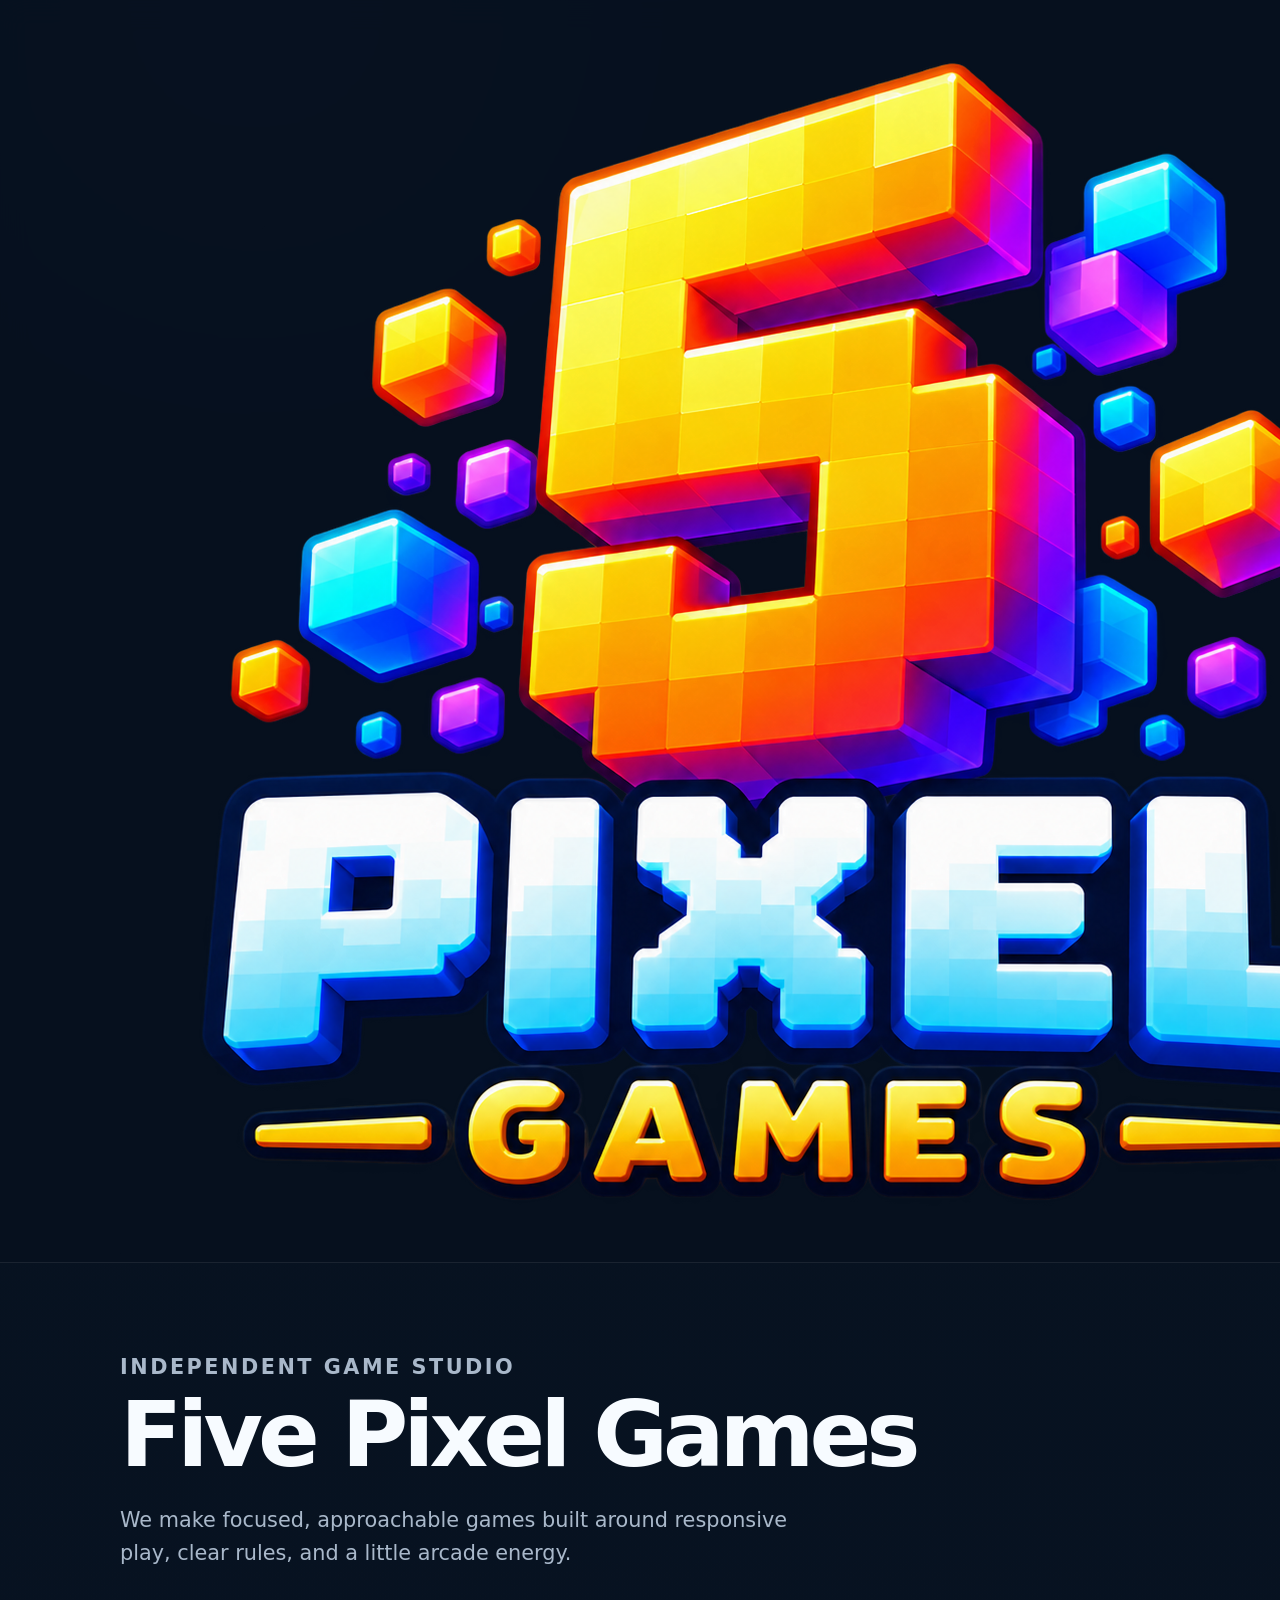
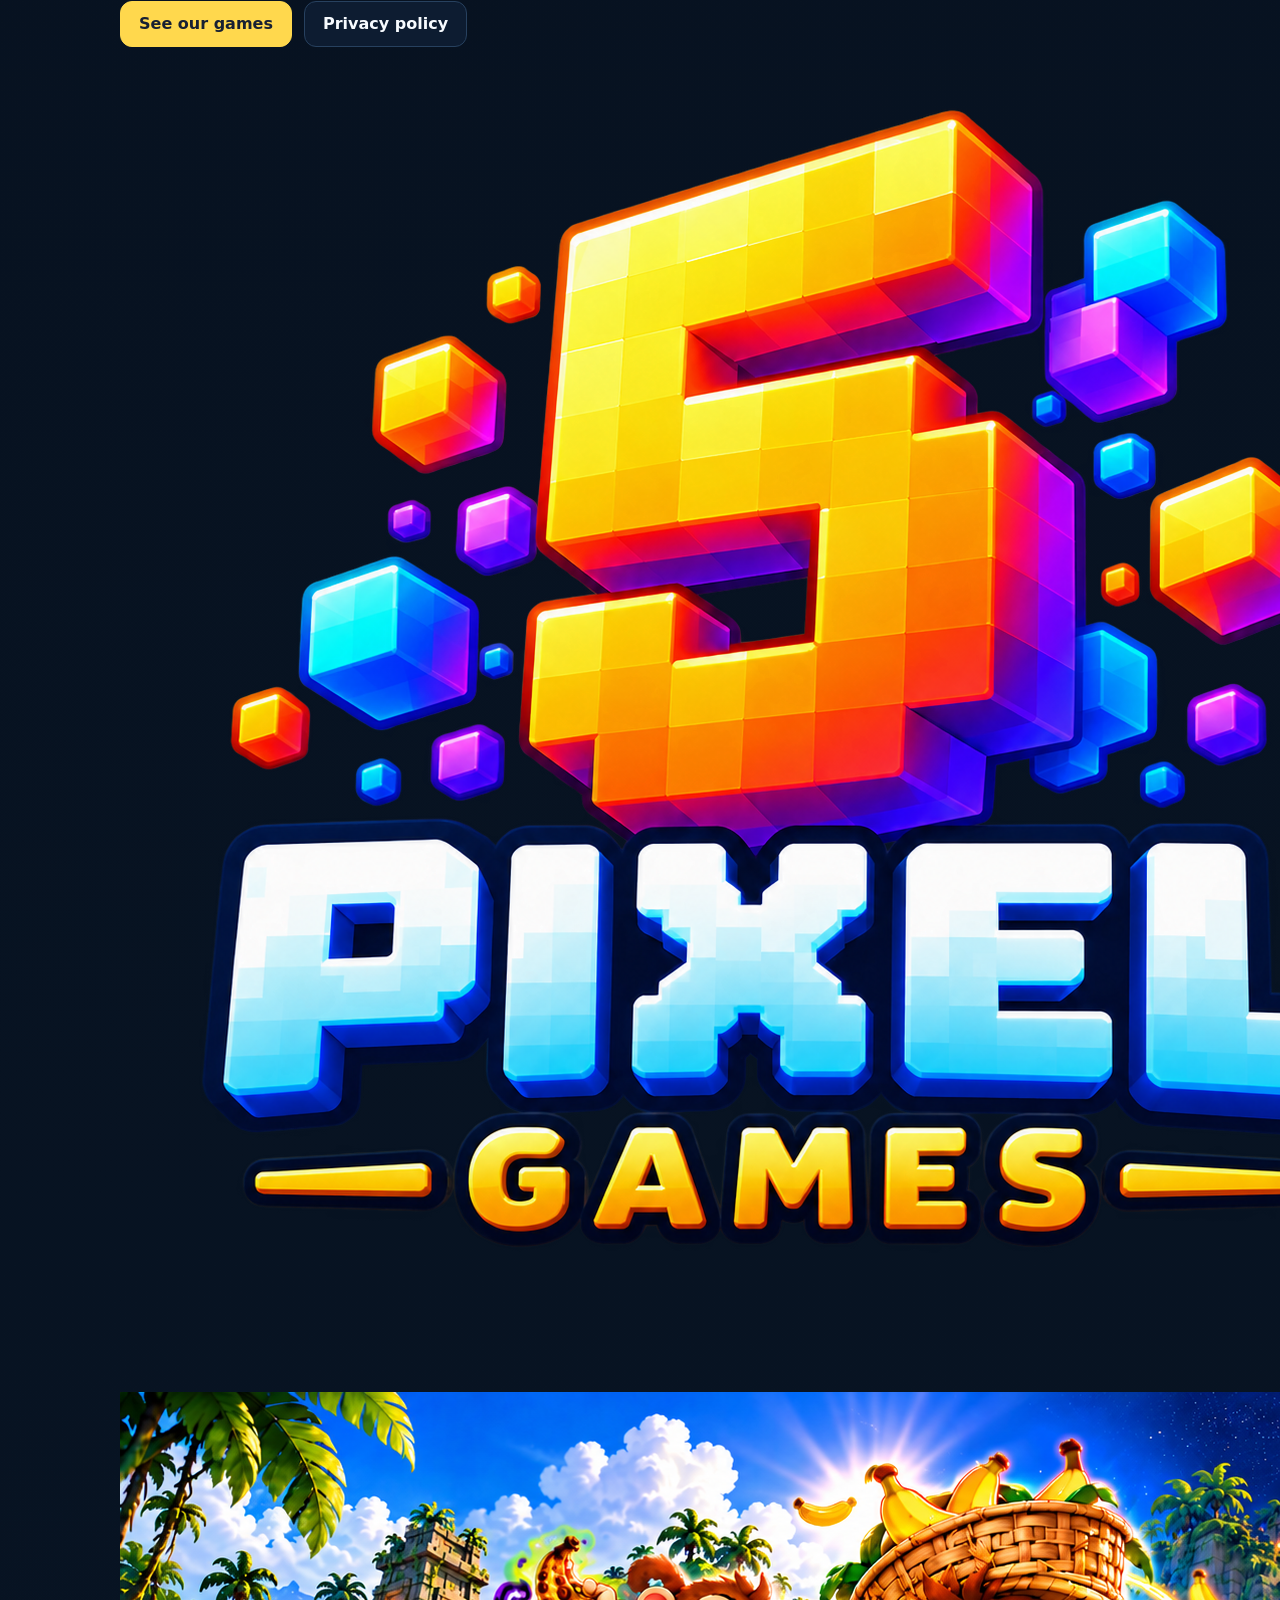
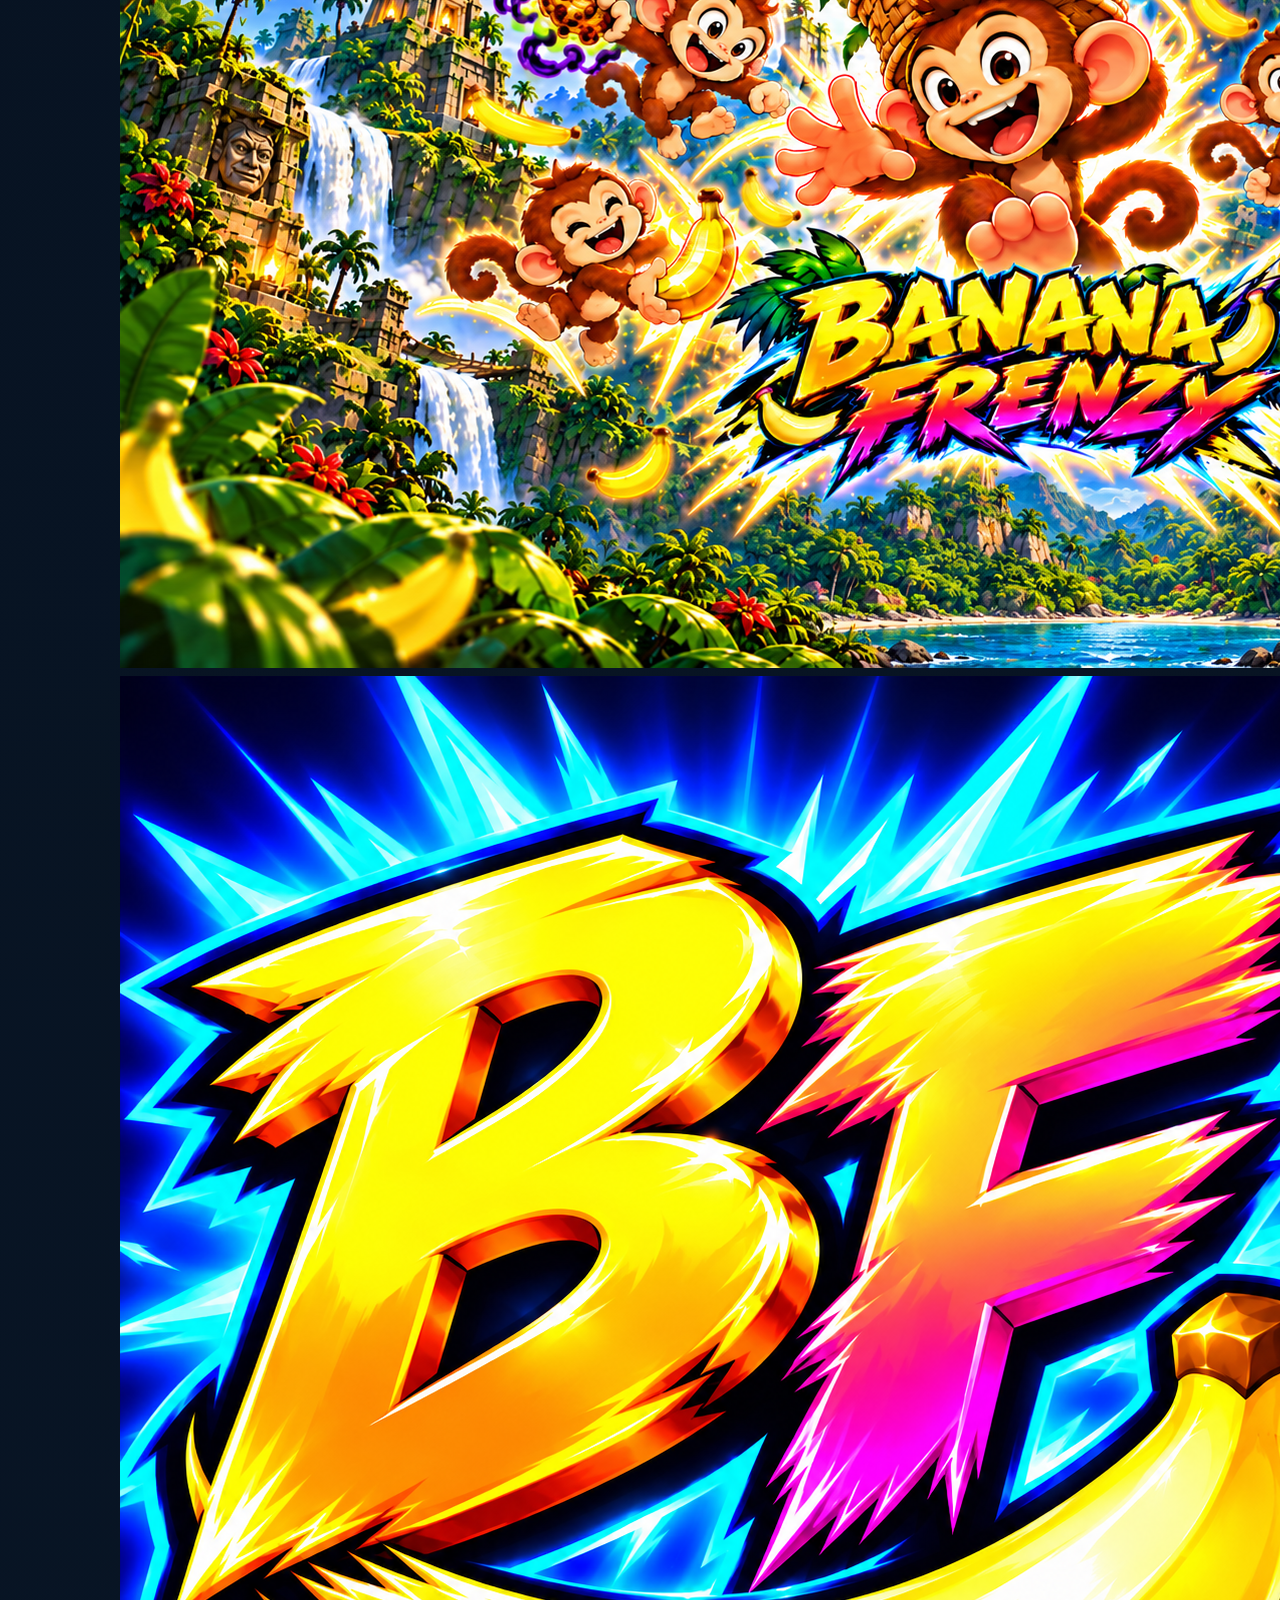
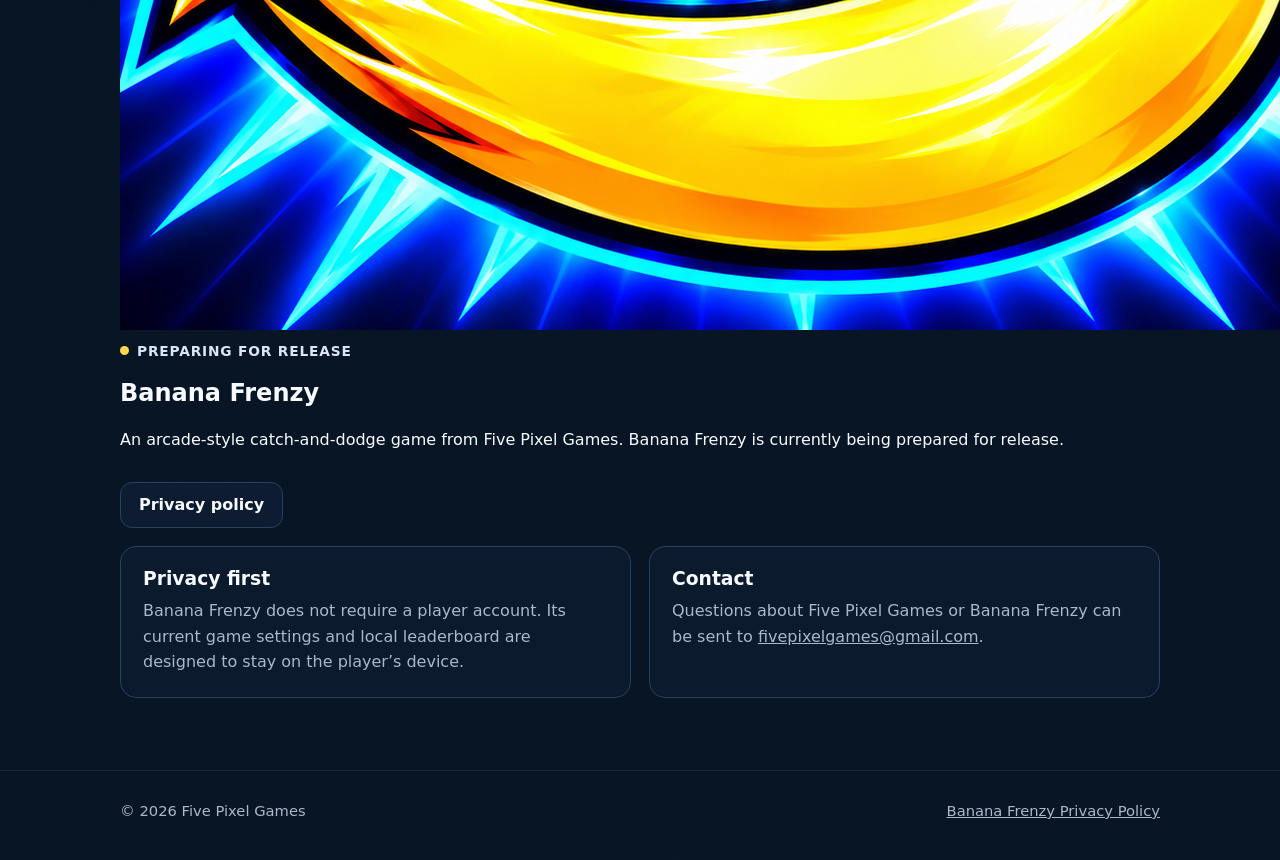
==== index.html @ 8f4702b5 "Add Five Pixel Games and Banana Frenzy artwork to homepage" ====
<!doctype html>
<html lang="en">
<head>
  <meta charset="utf-8">
  <meta name="viewport" content="width=device-width,initial-scale=1">
  <meta name="description" content="Five Pixel Games — independent game studio and home of Banana Frenzy.">
  <title>Five Pixel Games</title>
  <link rel="stylesheet" href="styles.css">
</head>
<body>
  <header class="site-header">
    <div class="wrap nav">
      <a class="brand-mark" href="index.html" aria-label="Five Pixel Games home">
        <img src="5%20pixel%20master%20alpha.png" alt="Five Pixel Games">
      </a>
      <nav class="nav-links" aria-label="Primary">
        <a href="#games">Games</a>
        <a href="privacy-policy.html">Privacy</a>
        <a href="mailto:fivepixelgames@gmail.com">Contact</a>
      </nav>
    </div>
  </header>

  <main>
    <section class="hero">
      <div class="wrap hero-grid">
        <div class="hero-copy">
          <p class="eyebrow">Independent game studio</p>
          <h1>Five Pixel Games</h1>
          <p>We make focused, approachable games built around responsive play, clear rules, and a little arcade energy.</p>
          <div class="actions">
            <a class="button primary" href="#games">See our games</a>
            <a class="button" href="privacy-policy.html">Privacy policy</a>
          </div>
        </div>
        <div class="hero-logo-wrap" aria-hidden="true">
          <img class="hero-logo" src="5%20pixel%20master%20alpha.png" alt="">
        </div>
      </div>
    </section>

    <section class="section" id="games">
      <div class="wrap">
        <article class="game-card">
          <img class="game-banner" src="Banana%20Frenzy%201024x500.png" alt="Banana Frenzy promotional artwork">
          <div class="game-body">
            <img class="game-icon" src="BF%20Icon%20Final.png" alt="Banana Frenzy app icon">
            <div class="game-copy">
              <div class="status">Preparing for release</div>
              <h2>Banana Frenzy</h2>
              <p>An arcade-style catch-and-dodge game from Five Pixel Games. Banana Frenzy is currently being prepared for release.</p>
              <div class="actions compact-actions">
                <a class="button" href="privacy-policy.html">Privacy policy</a>
              </div>
            </div>
          </div>
        </article>

        <div class="grid">
          <div class="mini">
            <h3>Privacy first</h3>
            <p>Banana Frenzy does not require a player account. Its current game settings and local leaderboard are designed to stay on the player’s device.</p>
          </div>
          <div class="mini">
            <h3>Contact</h3>
            <p>Questions about Five Pixel Games or Banana Frenzy can be sent to <a href="mailto:fivepixelgames@gmail.com">fivepixelgames@gmail.com</a>.</p>
          </div>
        </div>
      </div>
    </section>
  </main>

  <footer>
    <div class="wrap footer-row">
      <span>© 2026 Five Pixel Games</span>
      <span><a href="privacy-policy.html">Banana Frenzy Privacy Policy</a></span>
    </div>
  </footer>
</body>
</html>
---- styles.css ----
:root{
  --bg:#07111f;
  --panel:#0d1c31;
  --panel-2:#102844;
  --text:#f7fbff;
  --muted:#a9b8ca;
  --line:#27415f;
  --accent:#ffd84d;
  --accent-2:#69d4ff;
  --max:1040px;
}
*{box-sizing:border-box}
html{scroll-behavior:smooth}
body{
  margin:0;
  font-family:Inter,ui-sans-serif,system-ui,-apple-system,BlinkMacSystemFont,"Segoe UI",sans-serif;
  background:
    radial-gradient(circle at 20% 0%,rgba(105,212,255,.10),transparent 34rem),
    linear-gradient(180deg,#07111f 0%,#081525 100%);
  color:var(--text);
  line-height:1.6;
}
a{color:inherit}
.wrap{width:min(calc(100% - 32px),var(--max));margin:0 auto}
.site-header{
  position:sticky;top:0;z-index:10;
  border-bottom:1px solid rgba(255,255,255,.08);
  background:rgba(7,17,31,.92);
  backdrop-filter:blur(14px);
}
.nav{display:flex;align-items:center;justify-content:space-between;gap:20px;min-height:72px}
.brand{
  text-decoration:none;font-weight:900;letter-spacing:.08em;text-transform:uppercase;
}
.brand span{color:var(--accent)}
.nav-links{display:flex;gap:20px;align-items:center;flex-wrap:wrap}
.nav-links a{color:var(--muted);text-decoration:none;font-weight:700;font-size:.95rem}
.nav-links a:hover,.nav-links a:focus-visible{color:var(--text)}
.hero{padding:88px 0 56px}
.eyebrow{
  margin:0 0 14px;color:var(--accent-2);font-weight:800;letter-spacing:.12em;
  text-transform:uppercase;font-size:.8rem;
}
h1,h2,h3{line-height:1.12;margin-top:0}
h1{font-size:clamp(2.6rem,8vw,5.7rem);letter-spacing:-.055em;margin-bottom:18px}
.hero p{max-width:700px;color:var(--muted);font-size:clamp(1.05rem,2.4vw,1.3rem);margin:0}
.actions{display:flex;gap:12px;flex-wrap:wrap;margin-top:30px}
.button{
  display:inline-flex;align-items:center;justify-content:center;min-height:46px;padding:0 18px;
  border:1px solid var(--line);border-radius:12px;text-decoration:none;font-weight:850;
  background:var(--panel);color:var(--text);
}
.button.primary{background:var(--accent);border-color:var(--accent);color:#172033}
.button:hover,.button:focus-visible{transform:translateY(-1px)}
.section{padding:28px 0 72px}
.card{
  border:1px solid var(--line);border-radius:20px;
  background:linear-gradient(180deg,rgba(16,40,68,.92),rgba(13,28,49,.92));
  padding:clamp(22px,4vw,36px);
}
.card h2{font-size:clamp(1.8rem,4vw,2.5rem);margin-bottom:10px}
.card p{color:var(--muted);margin-bottom:0}
.status{
  display:inline-flex;align-items:center;gap:8px;margin-bottom:18px;
  color:#d7e7f7;font-weight:800;font-size:.86rem;letter-spacing:.06em;text-transform:uppercase;
}
.status::before{content:"";width:9px;height:9px;border-radius:50%;background:var(--accent)}
.grid{display:grid;grid-template-columns:repeat(2,minmax(0,1fr));gap:18px;margin-top:18px}
.mini{border:1px solid var(--line);border-radius:16px;padding:22px;background:rgba(13,28,49,.72)}
.mini h3{margin-bottom:8px}
.mini p{margin:0;color:var(--muted)}
.prose{padding:62px 0 80px}
.prose article{max-width:820px}
.prose h1{font-size:clamp(2.2rem,6vw,4rem);margin-bottom:12px}
.prose h2{font-size:1.45rem;margin-top:34px;margin-bottom:10px}
.prose p,.prose li{color:#c3cfdd}
.prose ul{padding-left:1.25rem}
.meta{color:var(--muted);margin-bottom:34px}
.callout{
  border-left:4px solid var(--accent-2);background:rgba(105,212,255,.08);
  border-radius:10px;padding:14px 16px;margin:24px 0;
}
footer{border-top:1px solid rgba(255,255,255,.08);padding:28px 0 38px;color:var(--muted);font-size:.92rem}
.footer-row{display:flex;justify-content:space-between;gap:18px;flex-wrap:wrap}
.footer-row a{color:var(--muted)}
@media(max-width:700px){
  .nav{align-items:flex-start;padding:16px 0}
  .nav-links{justify-content:flex-end}
  .hero{padding-top:62px}
  .grid{grid-template-columns:1fr}
}
@media(prefers-reduced-motion:no-preference){
  .button{transition:transform .15s ease}
}
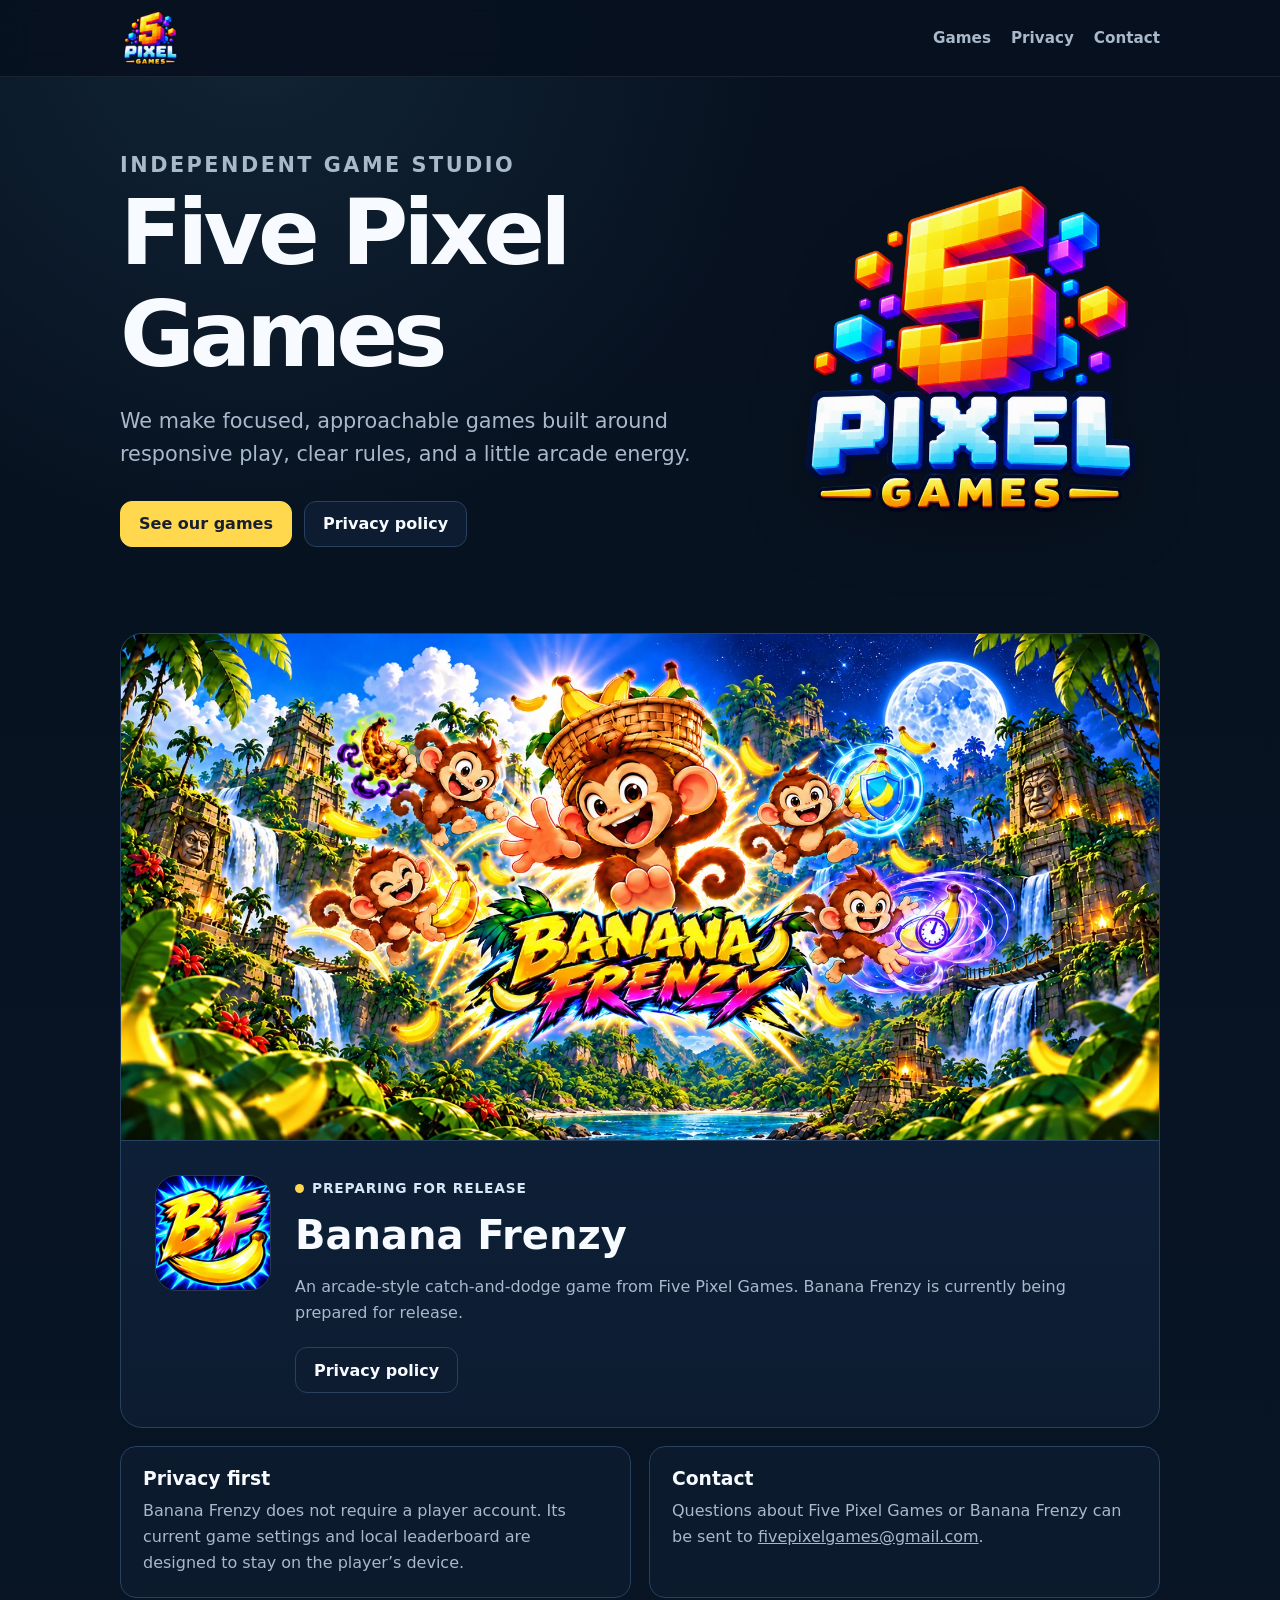
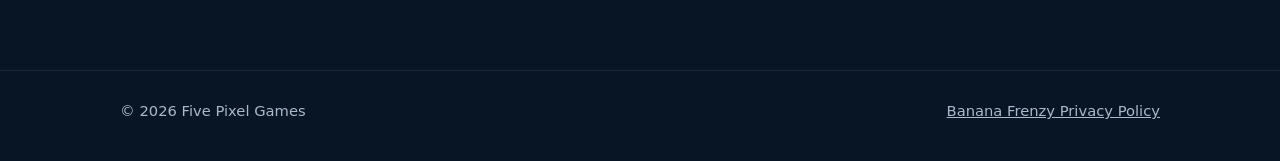
==== commit 754f8171: "Use optimized WebP assets on homepage" ====
--- a/index.html
+++ b/index.html
@@ -11,7 +11,7 @@
   <header class="site-header">
     <div class="wrap nav">
       <a class="brand-mark" href="index.html" aria-label="Five Pixel Games home">
-        <img src="5%20pixel%20master%20alpha.png" alt="Five Pixel Games">
+        <img src="5%20pixel%20master%20alpha.webp" alt="Five Pixel Games">
       </a>
       <nav class="nav-links" aria-label="Primary">
         <a href="#games">Games</a>
@@ -34,7 +34,7 @@
           </div>
         </div>
         <div class="hero-logo-wrap" aria-hidden="true">
-          <img class="hero-logo" src="5%20pixel%20master%20alpha.png" alt="">
+          <img class="hero-logo" src="5%20pixel%20master%20alpha.webp" alt="">
         </div>
       </div>
     </section>
@@ -42,9 +42,9 @@
     <section class="section" id="games">
       <div class="wrap">
         <article class="game-card">
-          <img class="game-banner" src="Banana%20Frenzy%201024x500.png" alt="Banana Frenzy promotional artwork">
+          <img class="game-banner" src="Banana%20Frenzy%201024x500.webp" alt="Banana Frenzy promotional artwork">
           <div class="game-body">
-            <img class="game-icon" src="BF%20Icon%20Final.png" alt="Banana Frenzy app icon">
+            <img class="game-icon" src="BF%20Icon%20Final.webp" alt="Banana Frenzy app icon">
             <div class="game-copy">
               <div class="status">Preparing for release</div>
               <h2>Banana Frenzy</h2>
--- a/styles.css
+++ b/styles.css
@@ -20,6 +20,7 @@
   color:var(--text);
   line-height:1.6;
 }
+img{display:block;max-width:100%}
 a{color:inherit}
 .wrap{width:min(calc(100% - 32px),var(--max));margin:0 auto}
 .site-header{
@@ -28,15 +29,24 @@
   background:rgba(7,17,31,.92);
   backdrop-filter:blur(14px);
 }
-.nav{display:flex;align-items:center;justify-content:space-between;gap:20px;min-height:72px}
-.brand{
-  text-decoration:none;font-weight:900;letter-spacing:.08em;text-transform:uppercase;
+.nav{display:flex;align-items:center;justify-content:space-between;gap:20px;min-height:76px}
+.brand-mark{
+  display:flex;align-items:center;text-decoration:none;min-width:56px;
 }
-.brand span{color:var(--accent)}
+.brand-mark img{
+  width:58px;height:58px;object-fit:contain;
+}
 .nav-links{display:flex;gap:20px;align-items:center;flex-wrap:wrap}
 .nav-links a{color:var(--muted);text-decoration:none;font-weight:700;font-size:.95rem}
 .nav-links a:hover,.nav-links a:focus-visible{color:var(--text)}
-.hero{padding:88px 0 56px}
+.hero{padding:72px 0 58px}
+.hero-grid{
+  display:grid;grid-template-columns:minmax(0,1.2fr) minmax(220px,.8fr);
+  gap:48px;align-items:center;
+}
+.hero-copy{min-width:0}
+.hero-logo-wrap{display:flex;justify-content:center;align-items:center}
+.hero-logo{width:min(100%,360px);filter:drop-shadow(0 20px 32px rgba(0,0,0,.24))}
 .eyebrow{
   margin:0 0 14px;color:var(--accent-2);font-weight:800;letter-spacing:.12em;
   text-transform:uppercase;font-size:.8rem;
@@ -45,6 +55,7 @@
 h1{font-size:clamp(2.6rem,8vw,5.7rem);letter-spacing:-.055em;margin-bottom:18px}
 .hero p{max-width:700px;color:var(--muted);font-size:clamp(1.05rem,2.4vw,1.3rem);margin:0}
 .actions{display:flex;gap:12px;flex-wrap:wrap;margin-top:30px}
+.compact-actions{margin-top:22px}
 .button{
   display:inline-flex;align-items:center;justify-content:center;min-height:46px;padding:0 18px;
   border:1px solid var(--line);border-radius:12px;text-decoration:none;font-weight:850;
@@ -53,15 +64,26 @@
 .button.primary{background:var(--accent);border-color:var(--accent);color:#172033}
 .button:hover,.button:focus-visible{transform:translateY(-1px)}
 .section{padding:28px 0 72px}
-.card{
-  border:1px solid var(--line);border-radius:20px;
-  background:linear-gradient(180deg,rgba(16,40,68,.92),rgba(13,28,49,.92));
-  padding:clamp(22px,4vw,36px);
+.game-card{
+  overflow:hidden;border:1px solid var(--line);border-radius:22px;
+  background:linear-gradient(180deg,rgba(16,40,68,.95),rgba(13,28,49,.95));
 }
-.card h2{font-size:clamp(1.8rem,4vw,2.5rem);margin-bottom:10px}
-.card p{color:var(--muted);margin-bottom:0}
+.game-banner{
+  width:100%;aspect-ratio:1024/500;object-fit:cover;
+  border-bottom:1px solid var(--line);
+}
+.game-body{
+  display:grid;grid-template-columns:116px minmax(0,1fr);gap:24px;align-items:start;
+  padding:clamp(22px,4vw,34px);
+}
+.game-icon{
+  width:116px;height:116px;border-radius:22px;object-fit:cover;
+  border:1px solid rgba(255,255,255,.12);
+}
+.game-copy h2{font-size:clamp(1.8rem,4vw,2.5rem);margin-bottom:10px}
+.game-copy p{color:var(--muted);margin-bottom:0}
 .status{
-  display:inline-flex;align-items:center;gap:8px;margin-bottom:18px;
+  display:inline-flex;align-items:center;gap:8px;margin-bottom:14px;
   color:#d7e7f7;font-weight:800;font-size:.86rem;letter-spacing:.06em;text-transform:uppercase;
 }
 .status::before{content:"";width:9px;height:9px;border-radius:50%;background:var(--accent)}
@@ -83,11 +105,24 @@
 footer{border-top:1px solid rgba(255,255,255,.08);padding:28px 0 38px;color:var(--muted);font-size:.92rem}
 .footer-row{display:flex;justify-content:space-between;gap:18px;flex-wrap:wrap}
 .footer-row a{color:var(--muted)}
-@media(max-width:700px){
-  .nav{align-items:flex-start;padding:16px 0}
-  .nav-links{justify-content:flex-end}
-  .hero{padding-top:62px}
+@media(max-width:760px){
+  .nav{padding:10px 0}
+  .nav-links{justify-content:flex-end;gap:14px}
+  .brand-mark img{width:52px;height:52px}
+  .hero{padding-top:48px}
+  .hero-grid{grid-template-columns:1fr;gap:26px}
+  .hero-logo-wrap{order:-1}
+  .hero-logo{width:min(72vw,300px)}
+  .game-body{grid-template-columns:82px minmax(0,1fr);gap:16px}
+  .game-icon{width:82px;height:82px;border-radius:18px}
   .grid{grid-template-columns:1fr}
+}
+@media(max-width:480px){
+  .nav{align-items:center}
+  .nav-links{gap:10px}
+  .nav-links a{font-size:.86rem}
+  .game-body{grid-template-columns:1fr}
+  .game-icon{width:88px;height:88px}
 }
 @media(prefers-reduced-motion:no-preference){
   .button{transition:transform .15s ease}
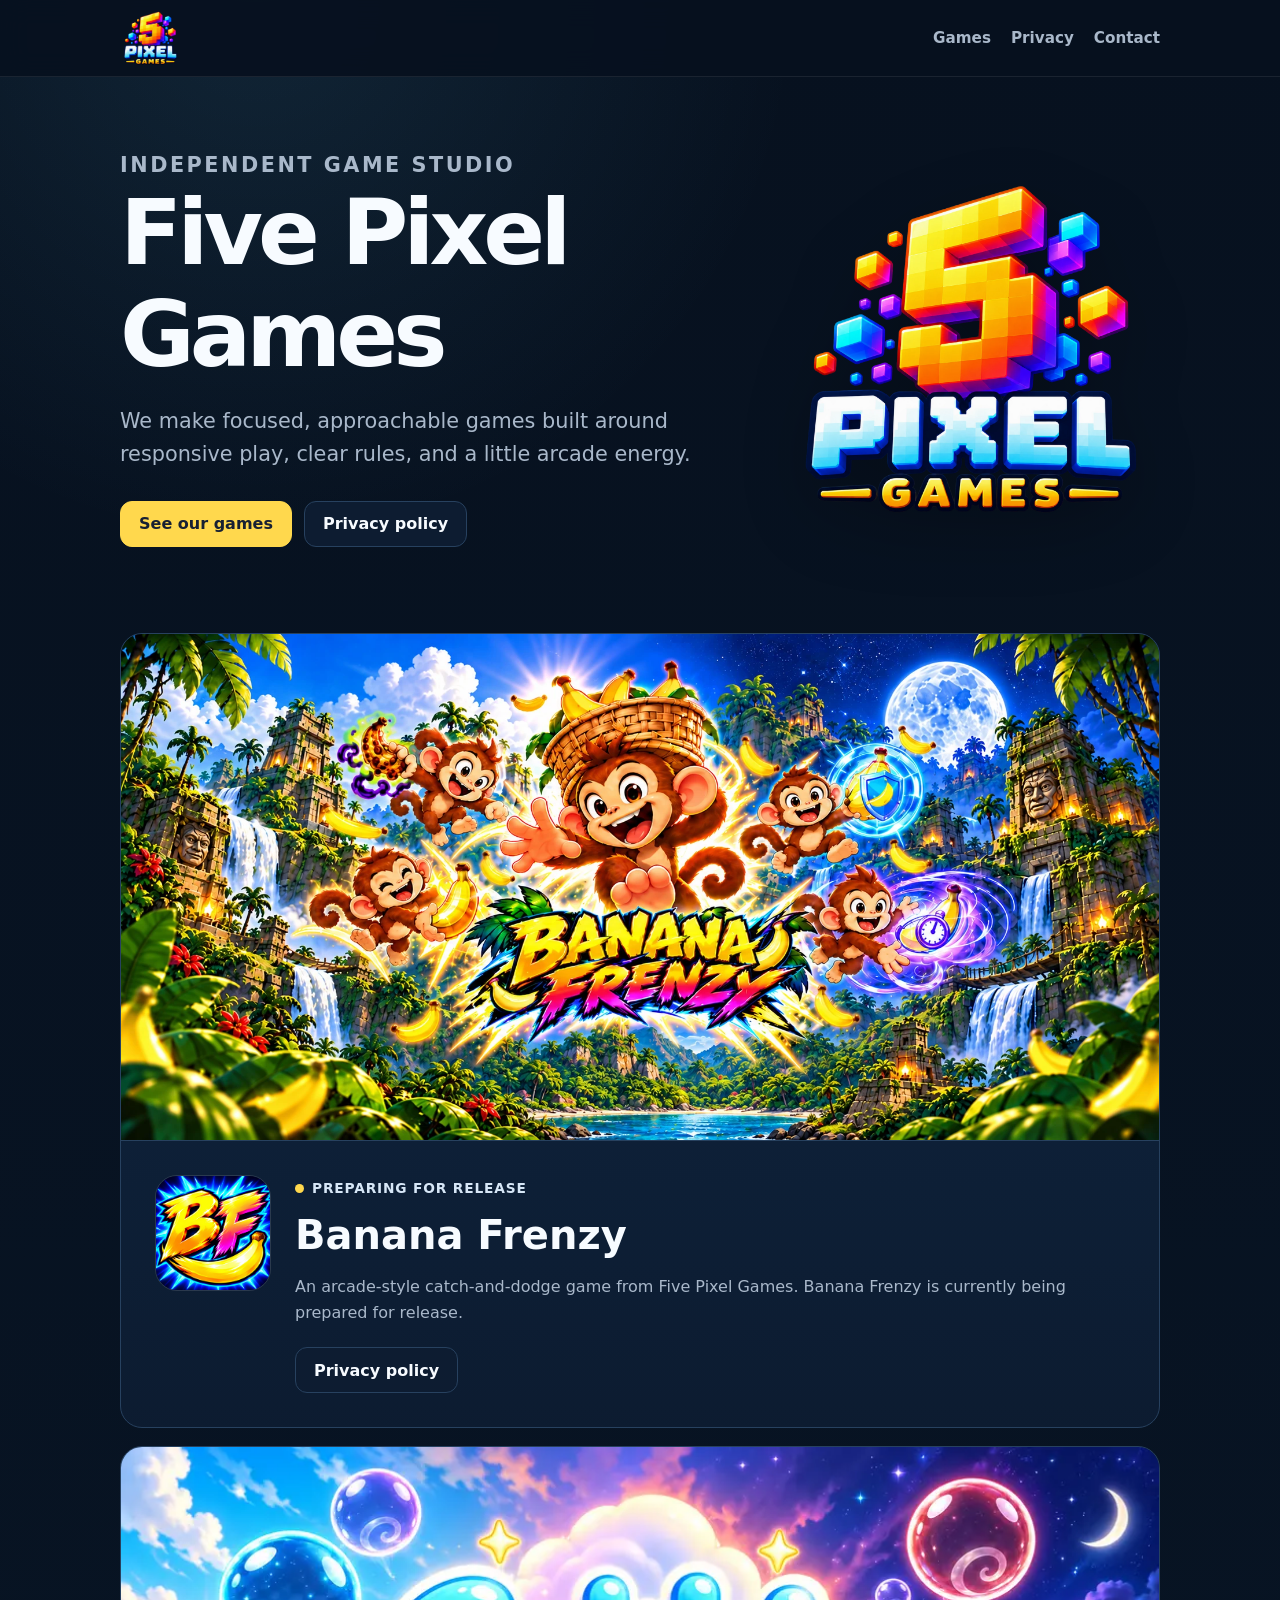
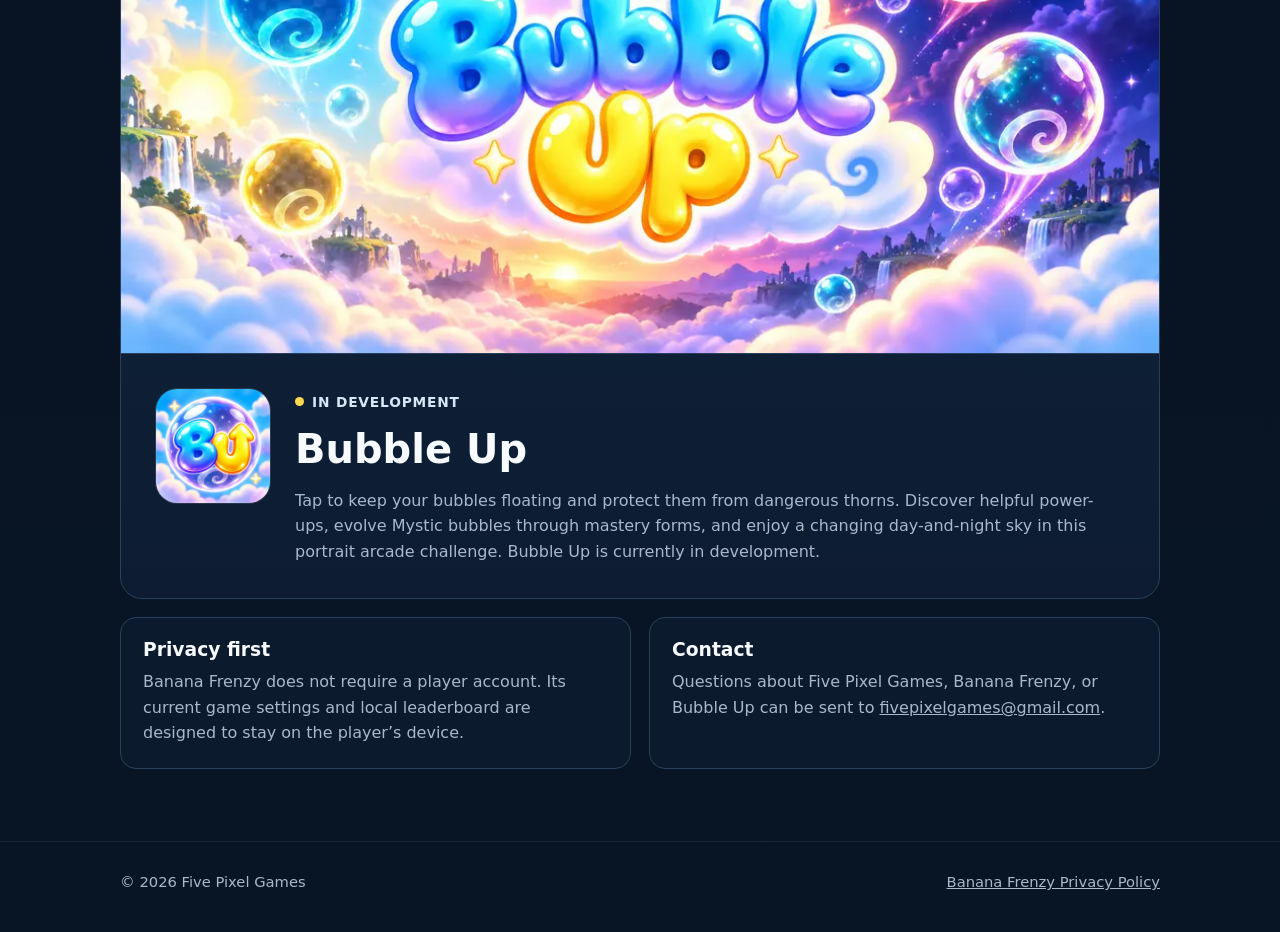
==== commit 1b4e7f74: "Add Bubble Up game card with approved WebP artwork" ====
--- a/index.html
+++ b/index.html
@@ -3,7 +3,7 @@
 <head>
   <meta charset="utf-8">
   <meta name="viewport" content="width=device-width,initial-scale=1">
-  <meta name="description" content="Five Pixel Games — independent game studio and home of Banana Frenzy.">
+  <meta name="description" content="Five Pixel Games — independent game studio and home of Banana Frenzy and Bubble Up.">
   <title>Five Pixel Games</title>
   <link rel="stylesheet" href="styles.css">
 </head>
@@ -56,6 +56,18 @@
           </div>
         </article>
 
+        <article class="game-card">
+          <img class="game-banner" src="BU_Feature_Graphic_Web.webp" alt="Bubble Up promotional artwork with Mystic bubbles and a day-to-night sky" loading="lazy" decoding="async">
+          <div class="game-body">
+            <img class="game-icon" src="BU_Icon_Web.webp" alt="Bubble Up app icon" loading="lazy" decoding="async">
+            <div class="game-copy">
+              <div class="status">In development</div>
+              <h2>Bubble Up</h2>
+              <p>Tap to keep your bubbles floating and protect them from dangerous thorns. Discover helpful power-ups, evolve Mystic bubbles through mastery forms, and enjoy a changing day-and-night sky in this portrait arcade challenge. Bubble Up is currently in development.</p>
+            </div>
+          </div>
+        </article>
+
         <div class="grid">
           <div class="mini">
             <h3>Privacy first</h3>
@@ -63,7 +75,7 @@
           </div>
           <div class="mini">
             <h3>Contact</h3>
-            <p>Questions about Five Pixel Games or Banana Frenzy can be sent to <a href="mailto:fivepixelgames@gmail.com">fivepixelgames@gmail.com</a>.</p>
+            <p>Questions about Five Pixel Games, Banana Frenzy, or Bubble Up can be sent to <a href="mailto:fivepixelgames@gmail.com">fivepixelgames@gmail.com</a>.</p>
           </div>
         </div>
       </div>
--- a/styles.css
+++ b/styles.css
@@ -68,6 +68,7 @@
   overflow:hidden;border:1px solid var(--line);border-radius:22px;
   background:linear-gradient(180deg,rgba(16,40,68,.95),rgba(13,28,49,.95));
 }
+.game-card + .game-card{margin-top:18px}
 .game-banner{
   width:100%;aspect-ratio:1024/500;object-fit:cover;
   border-bottom:1px solid var(--line);
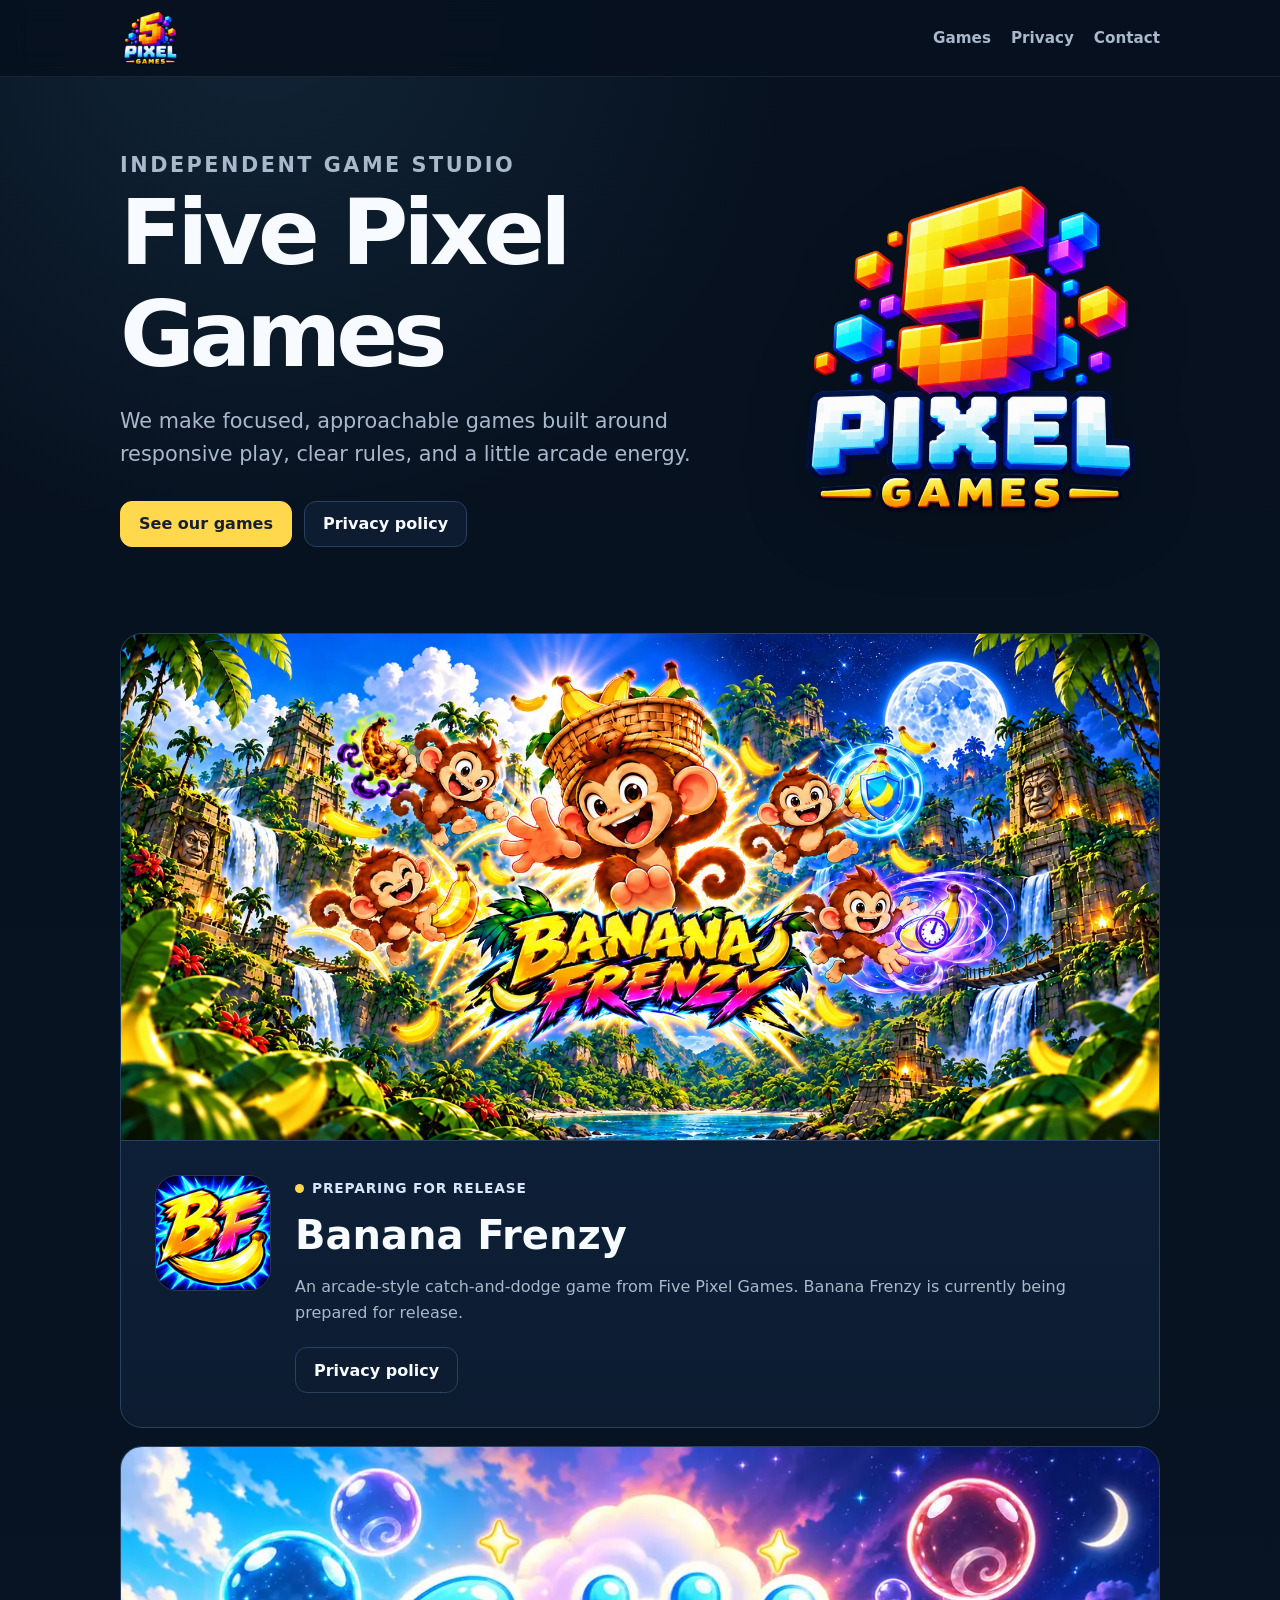
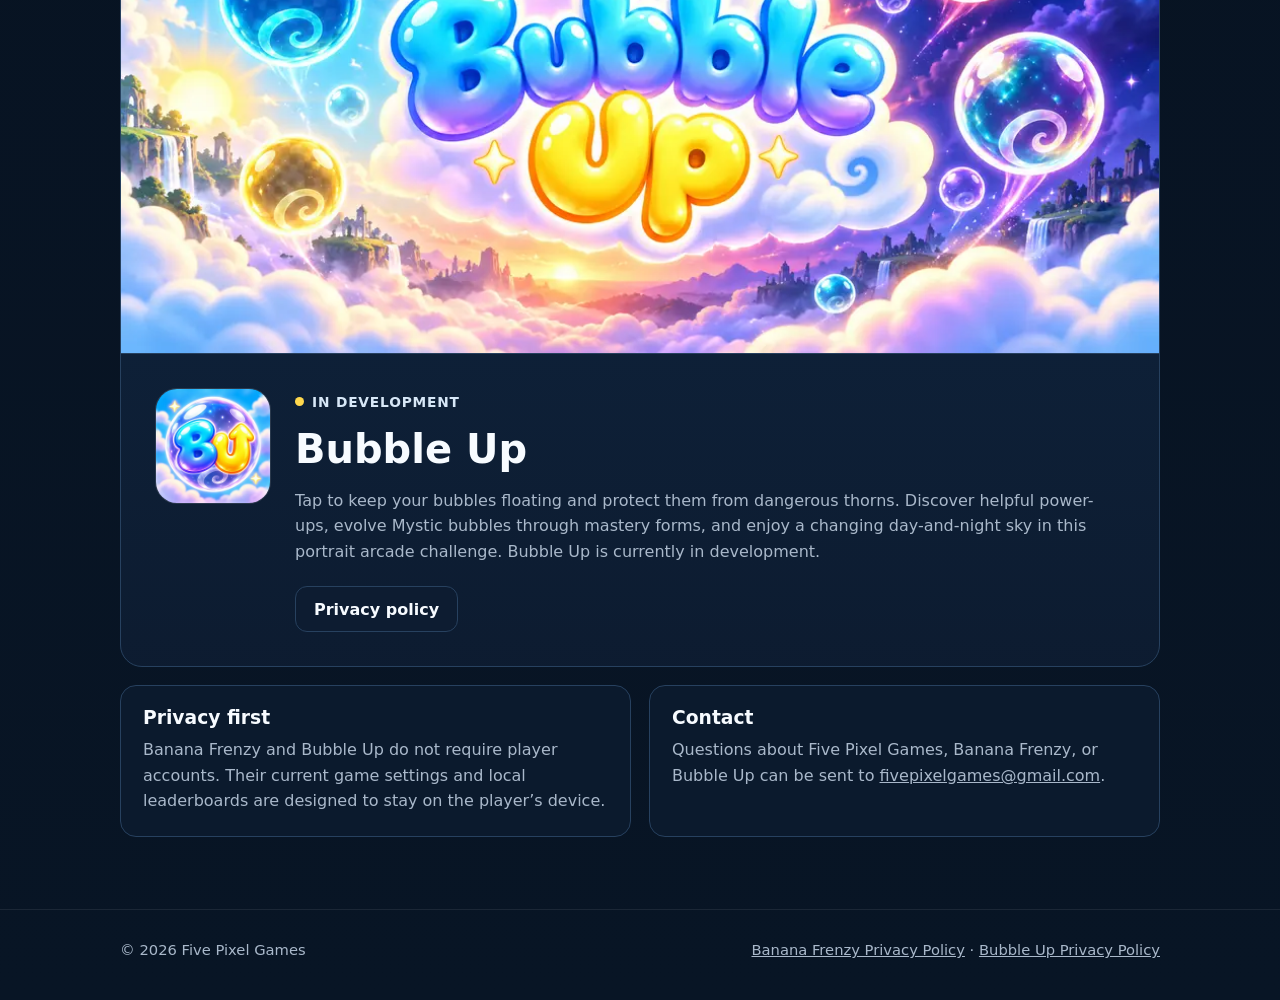
==== commit ff17ba5d: "Add separate Bubble Up privacy policy and game-card link" ====
--- a/index.html
+++ b/index.html
@@ -64,6 +64,9 @@
               <div class="status">In development</div>
               <h2>Bubble Up</h2>
               <p>Tap to keep your bubbles floating and protect them from dangerous thorns. Discover helpful power-ups, evolve Mystic bubbles through mastery forms, and enjoy a changing day-and-night sky in this portrait arcade challenge. Bubble Up is currently in development.</p>
+              <div class="actions compact-actions">
+                <a class="button" href="bubble-up-privacy-policy.html">Privacy policy</a>
+              </div>
             </div>
           </div>
         </article>
@@ -71,7 +74,7 @@
         <div class="grid">
           <div class="mini">
             <h3>Privacy first</h3>
-            <p>Banana Frenzy does not require a player account. Its current game settings and local leaderboard are designed to stay on the player’s device.</p>
+            <p>Banana Frenzy and Bubble Up do not require player accounts. Their current game settings and local leaderboards are designed to stay on the player’s device.</p>
           </div>
           <div class="mini">
             <h3>Contact</h3>
@@ -85,7 +88,7 @@
   <footer>
     <div class="wrap footer-row">
       <span>© 2026 Five Pixel Games</span>
-      <span><a href="privacy-policy.html">Banana Frenzy Privacy Policy</a></span>
+      <span><a href="privacy-policy.html">Banana Frenzy Privacy Policy</a> · <a href="bubble-up-privacy-policy.html">Bubble Up Privacy Policy</a></span>
     </div>
   </footer>
 </body>
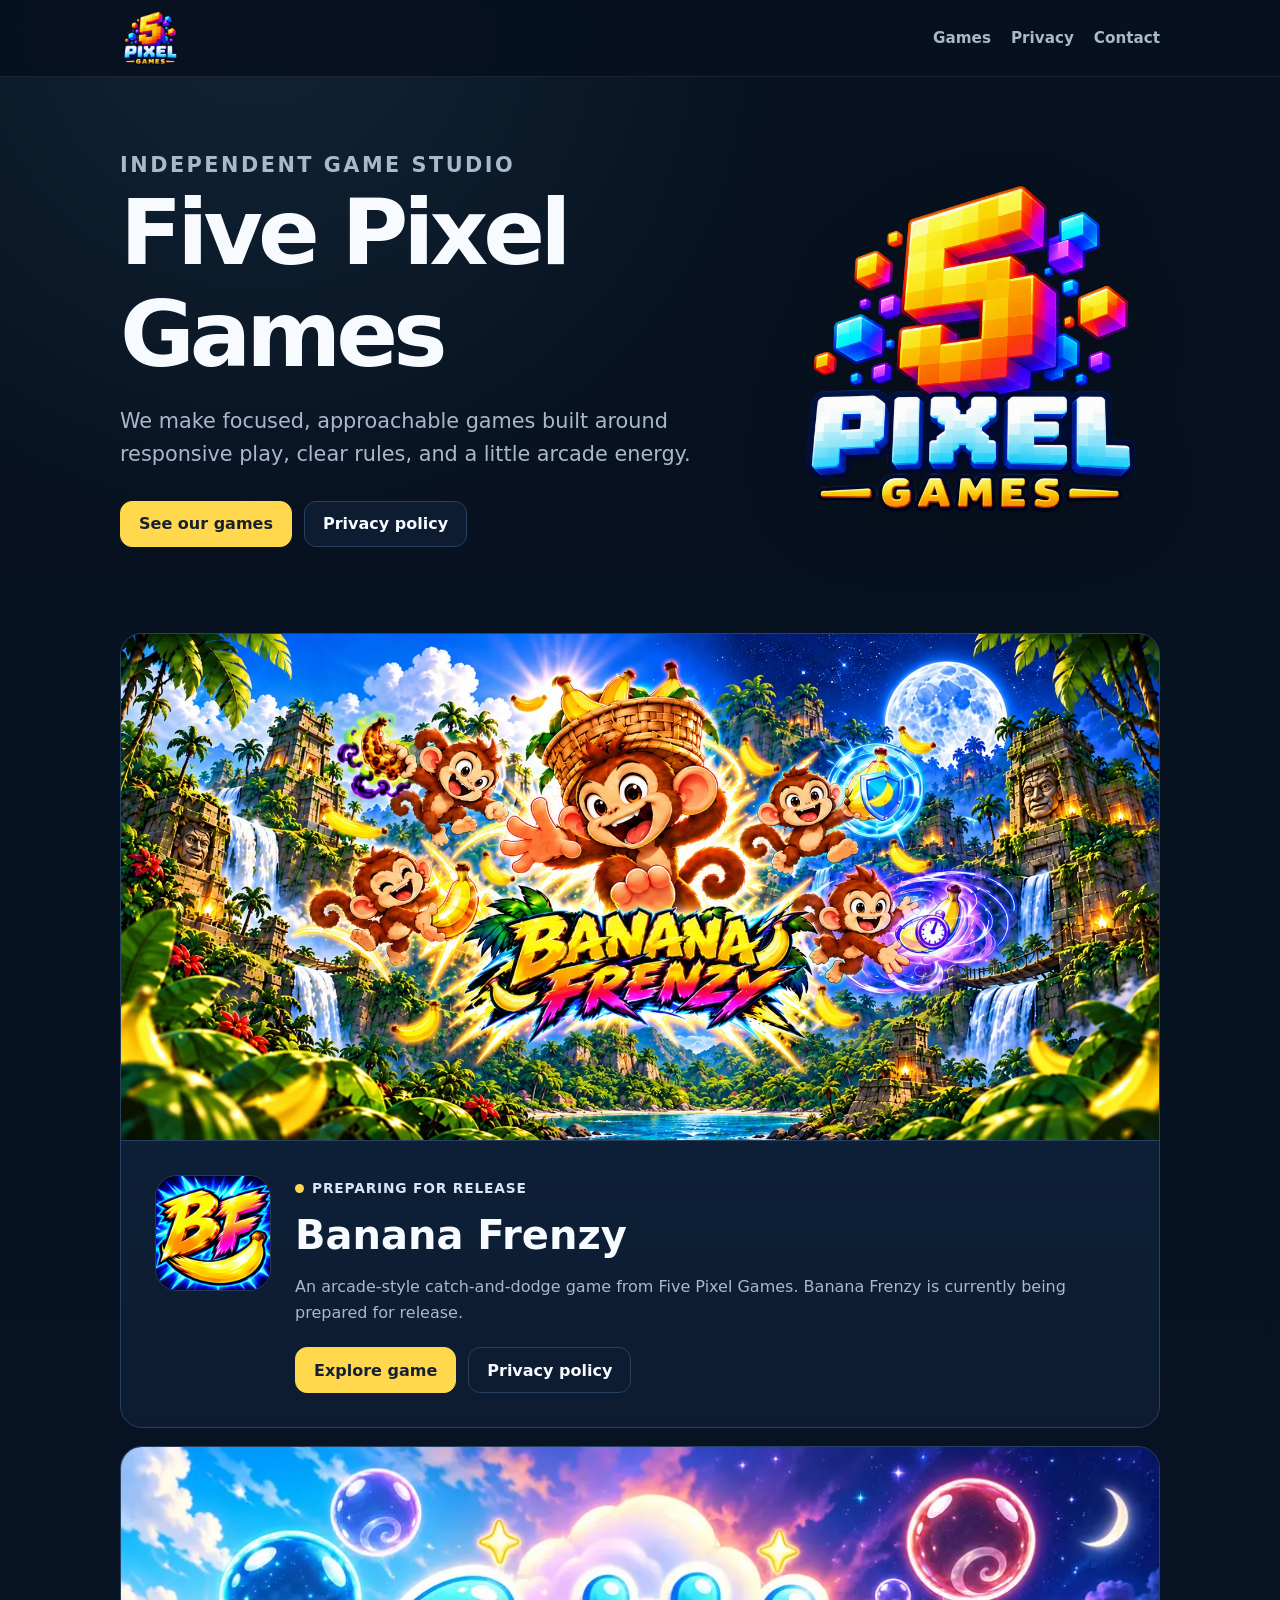
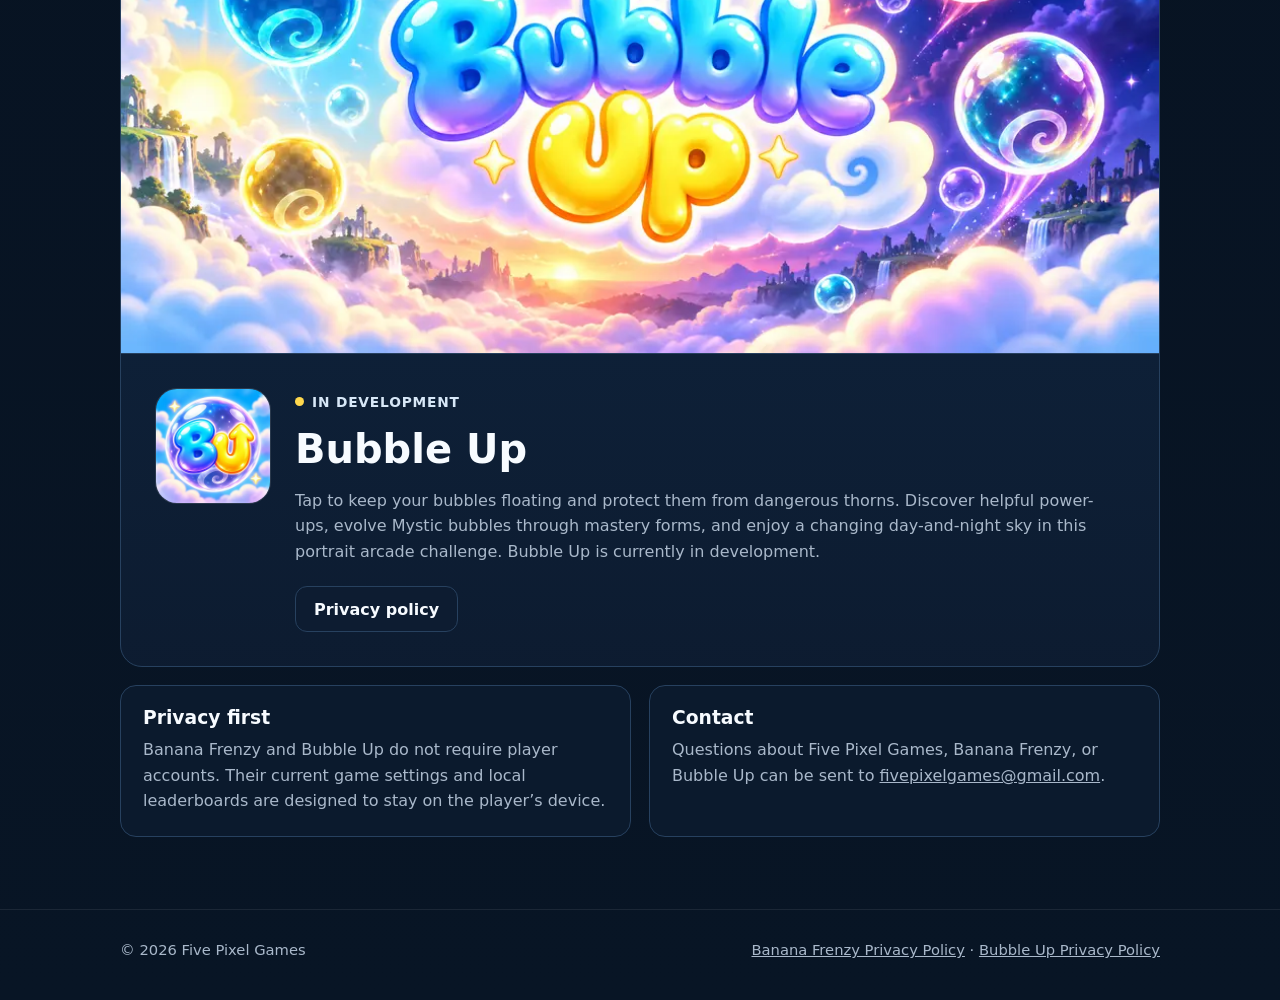
==== commit 71db4a60: "Link Banana Frenzy homepage banner and card to game detail page" ====
--- a/index.html
+++ b/index.html
@@ -42,14 +42,15 @@
     <section class="section" id="games">
       <div class="wrap">
         <article class="game-card">
-          <img class="game-banner" src="Banana%20Frenzy%201024x500.webp" alt="Banana Frenzy promotional artwork">
+          <a href="banana-frenzy.html" aria-label="Explore Banana Frenzy game details" style="display:block"><img class="game-banner" src="Banana%20Frenzy%201024x500.webp" alt="Banana Frenzy promotional artwork"></a>
           <div class="game-body">
             <img class="game-icon" src="BF%20Icon%20Final.webp" alt="Banana Frenzy app icon">
             <div class="game-copy">
               <div class="status">Preparing for release</div>
-              <h2>Banana Frenzy</h2>
+              <h2><a href="banana-frenzy.html" style="text-decoration:none">Banana Frenzy</a></h2>
               <p>An arcade-style catch-and-dodge game from Five Pixel Games. Banana Frenzy is currently being prepared for release.</p>
               <div class="actions compact-actions">
+                <a class="button primary" href="banana-frenzy.html">Explore game</a>
                 <a class="button" href="privacy-policy.html">Privacy policy</a>
               </div>
             </div>
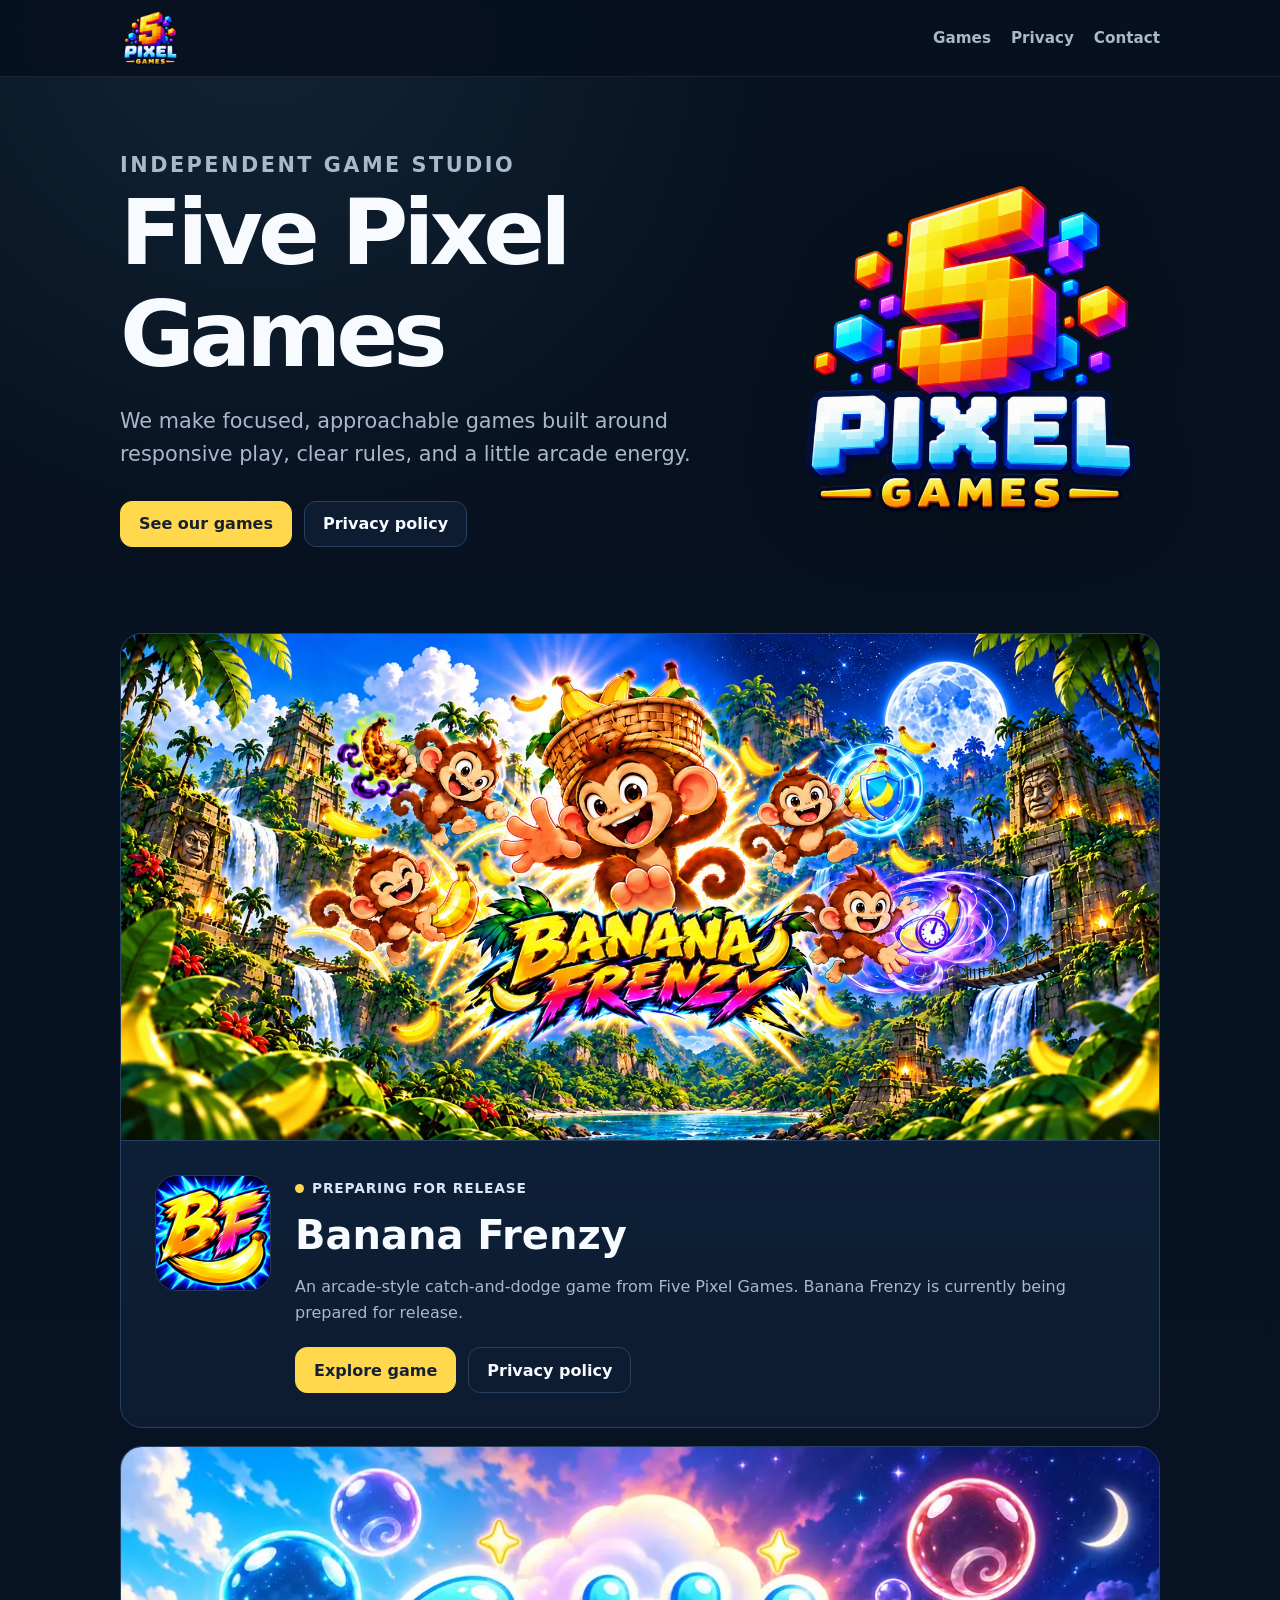
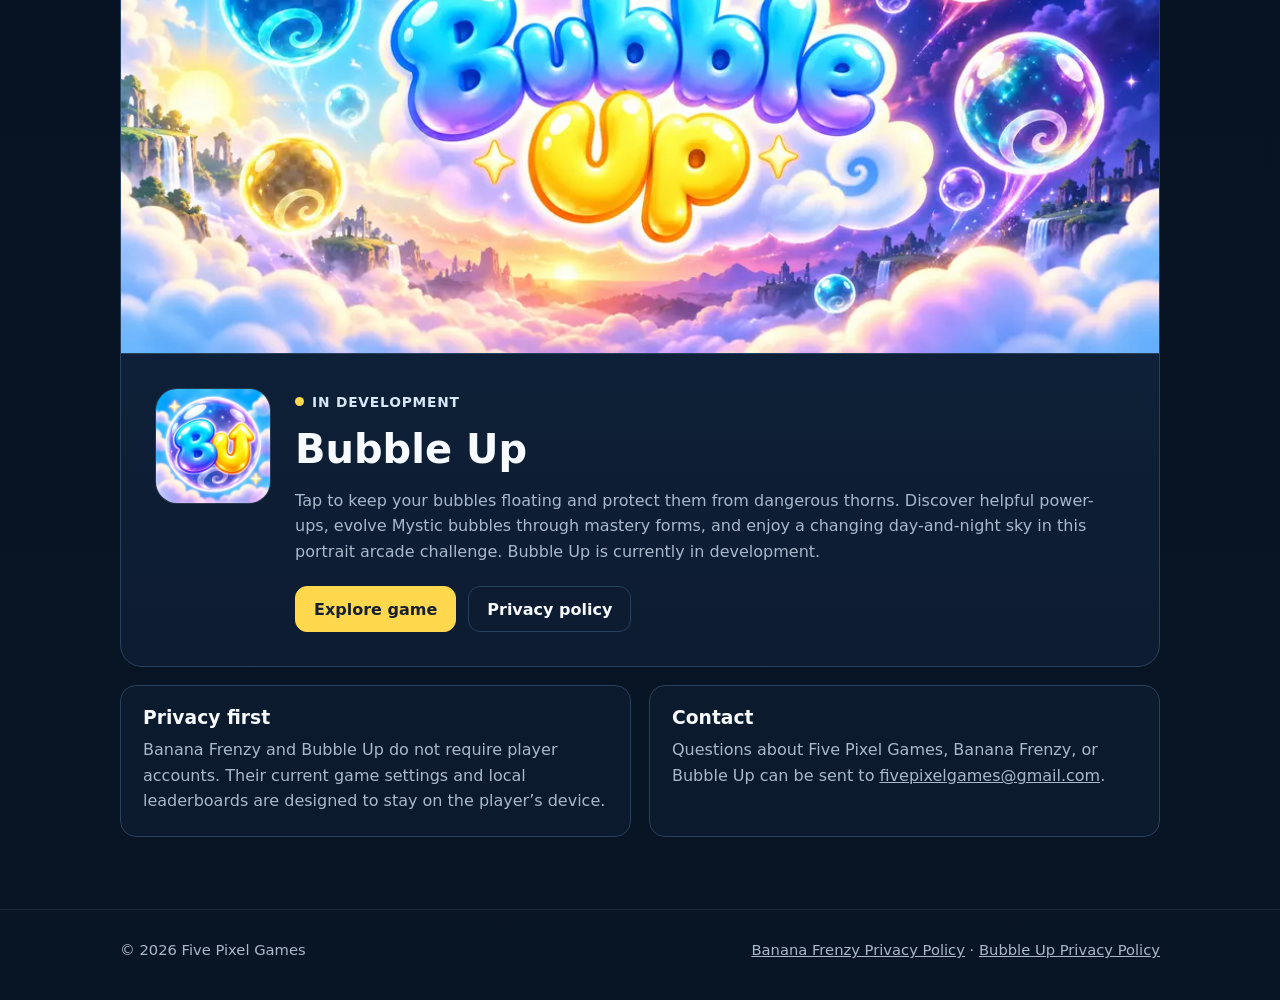
==== commit dd647603: "Add Bubble Up game page and optimized five-screenshot gallery" ====
--- a/index.html
+++ b/index.html
@@ -58,14 +58,15 @@
         </article>
 
         <article class="game-card">
-          <img class="game-banner" src="BU_Feature_Graphic_Web.webp" alt="Bubble Up promotional artwork with Mystic bubbles and a day-to-night sky" loading="lazy" decoding="async">
+          <a href="bubble-up.html" aria-label="Explore Bubble Up game details" style="display:block"><img class="game-banner" src="BU_Feature_Graphic_Web.webp" alt="Bubble Up promotional artwork with Mystic bubbles and a day-to-night sky" loading="lazy" decoding="async"></a>
           <div class="game-body">
             <img class="game-icon" src="BU_Icon_Web.webp" alt="Bubble Up app icon" loading="lazy" decoding="async">
             <div class="game-copy">
               <div class="status">In development</div>
-              <h2>Bubble Up</h2>
+              <h2><a href="bubble-up.html" style="text-decoration:none">Bubble Up</a></h2>
               <p>Tap to keep your bubbles floating and protect them from dangerous thorns. Discover helpful power-ups, evolve Mystic bubbles through mastery forms, and enjoy a changing day-and-night sky in this portrait arcade challenge. Bubble Up is currently in development.</p>
               <div class="actions compact-actions">
+                <a class="button primary" href="bubble-up.html">Explore game</a>
                 <a class="button" href="bubble-up-privacy-policy.html">Privacy policy</a>
               </div>
             </div>
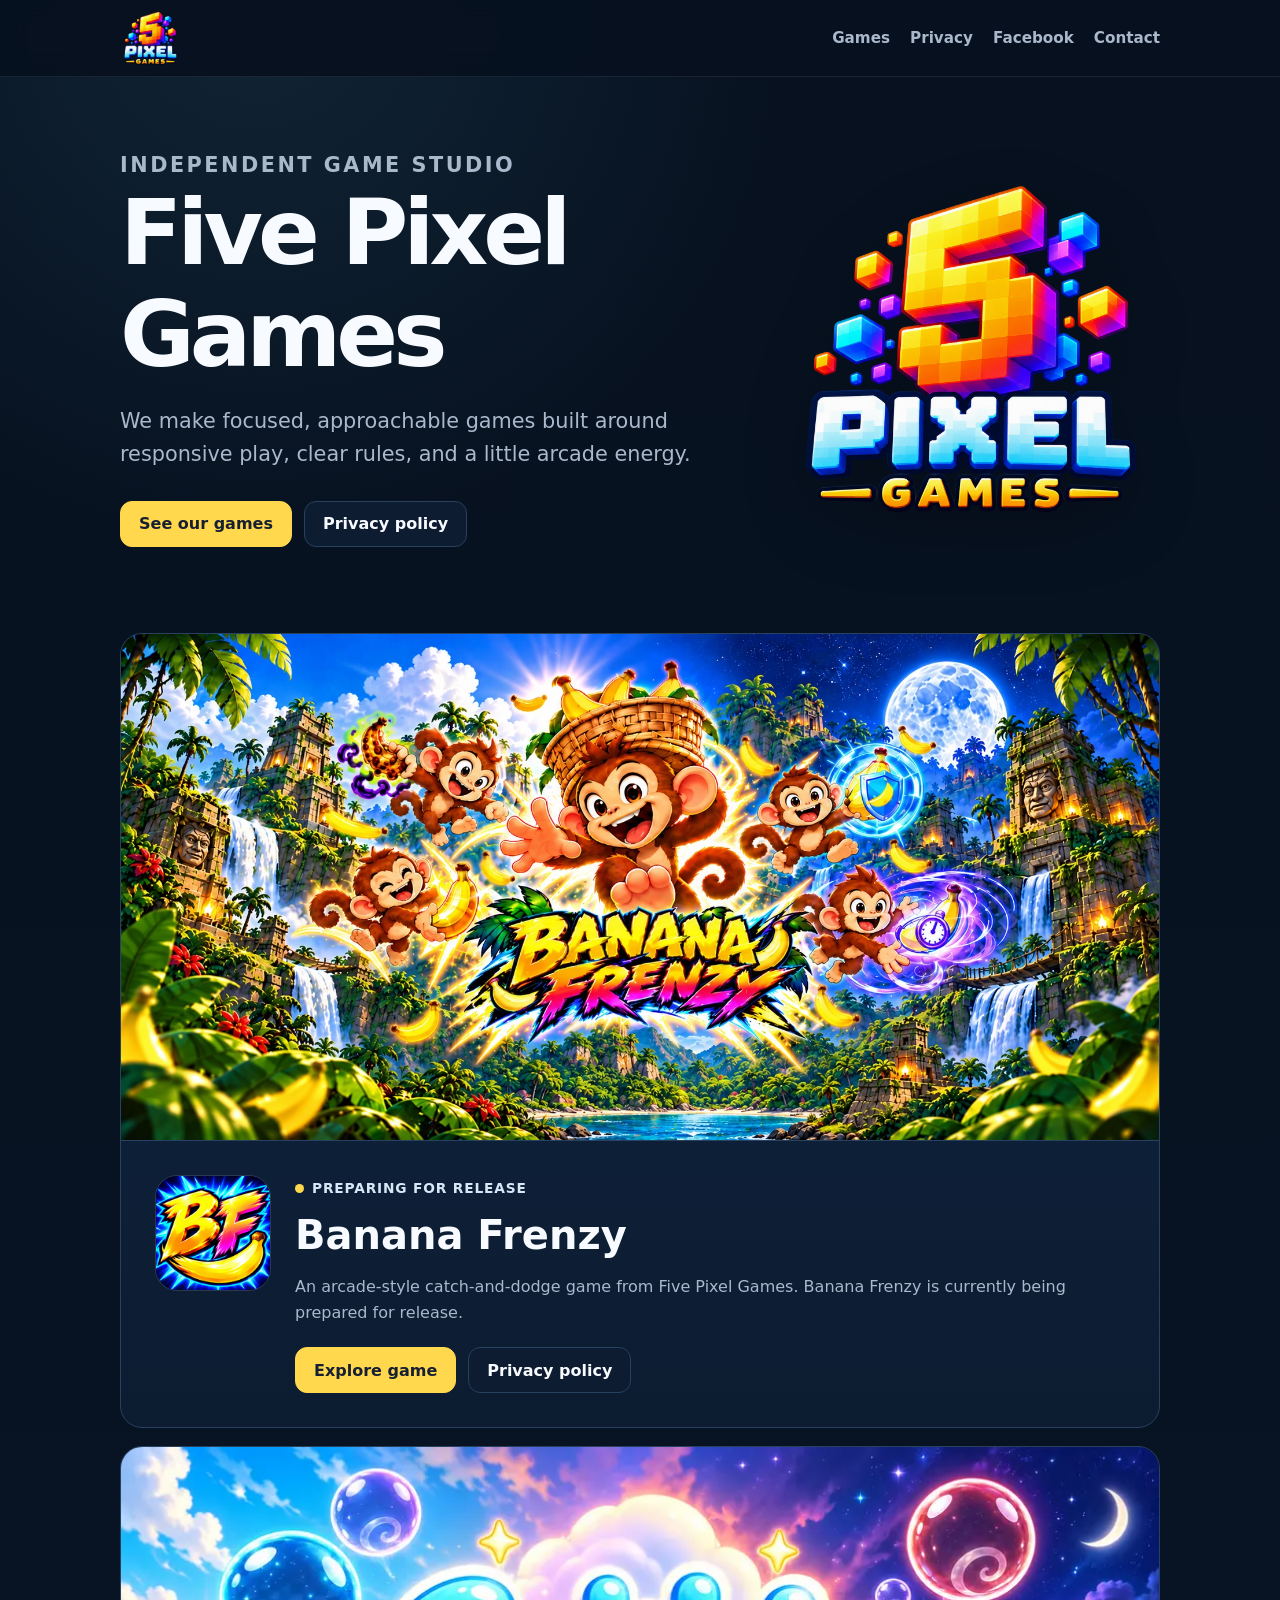
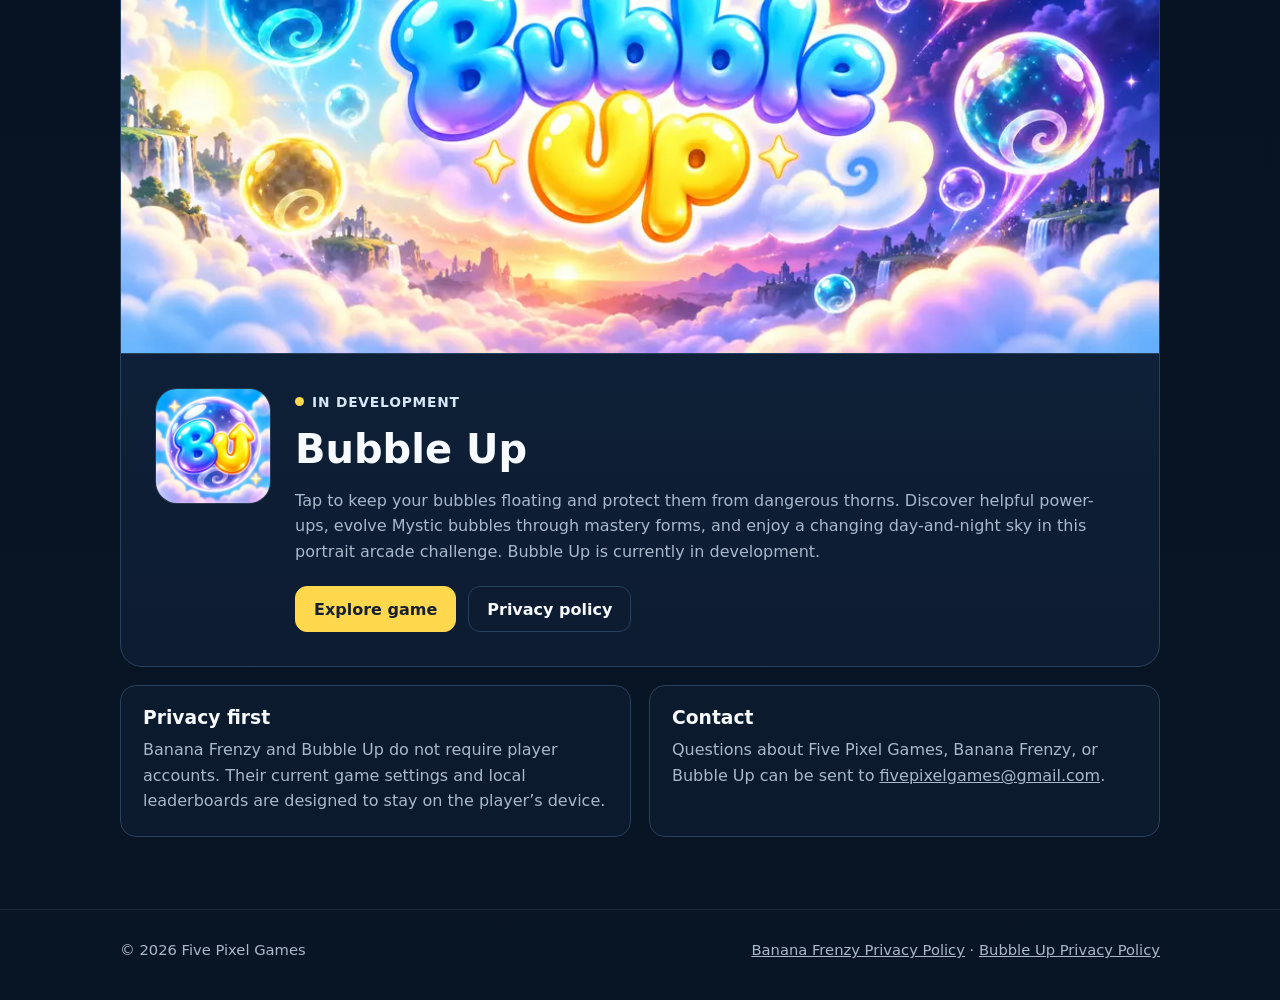
==== commit 9b4a3d97: "Add Five Pixel Games Facebook link to site navigation" ====
--- a/index.html
+++ b/index.html
@@ -16,6 +16,7 @@
       <nav class="nav-links" aria-label="Primary">
         <a href="#games">Games</a>
         <a href="privacy-policy.html">Privacy</a>
+        <a href="https://www.facebook.com/profile.php?id=61595607810452" target="_blank" rel="noopener noreferrer" aria-label="Five Pixel Games on Facebook (opens in a new tab)">Facebook</a>
         <a href="mailto:fivepixelgames@gmail.com">Contact</a>
       </nav>
     </div>
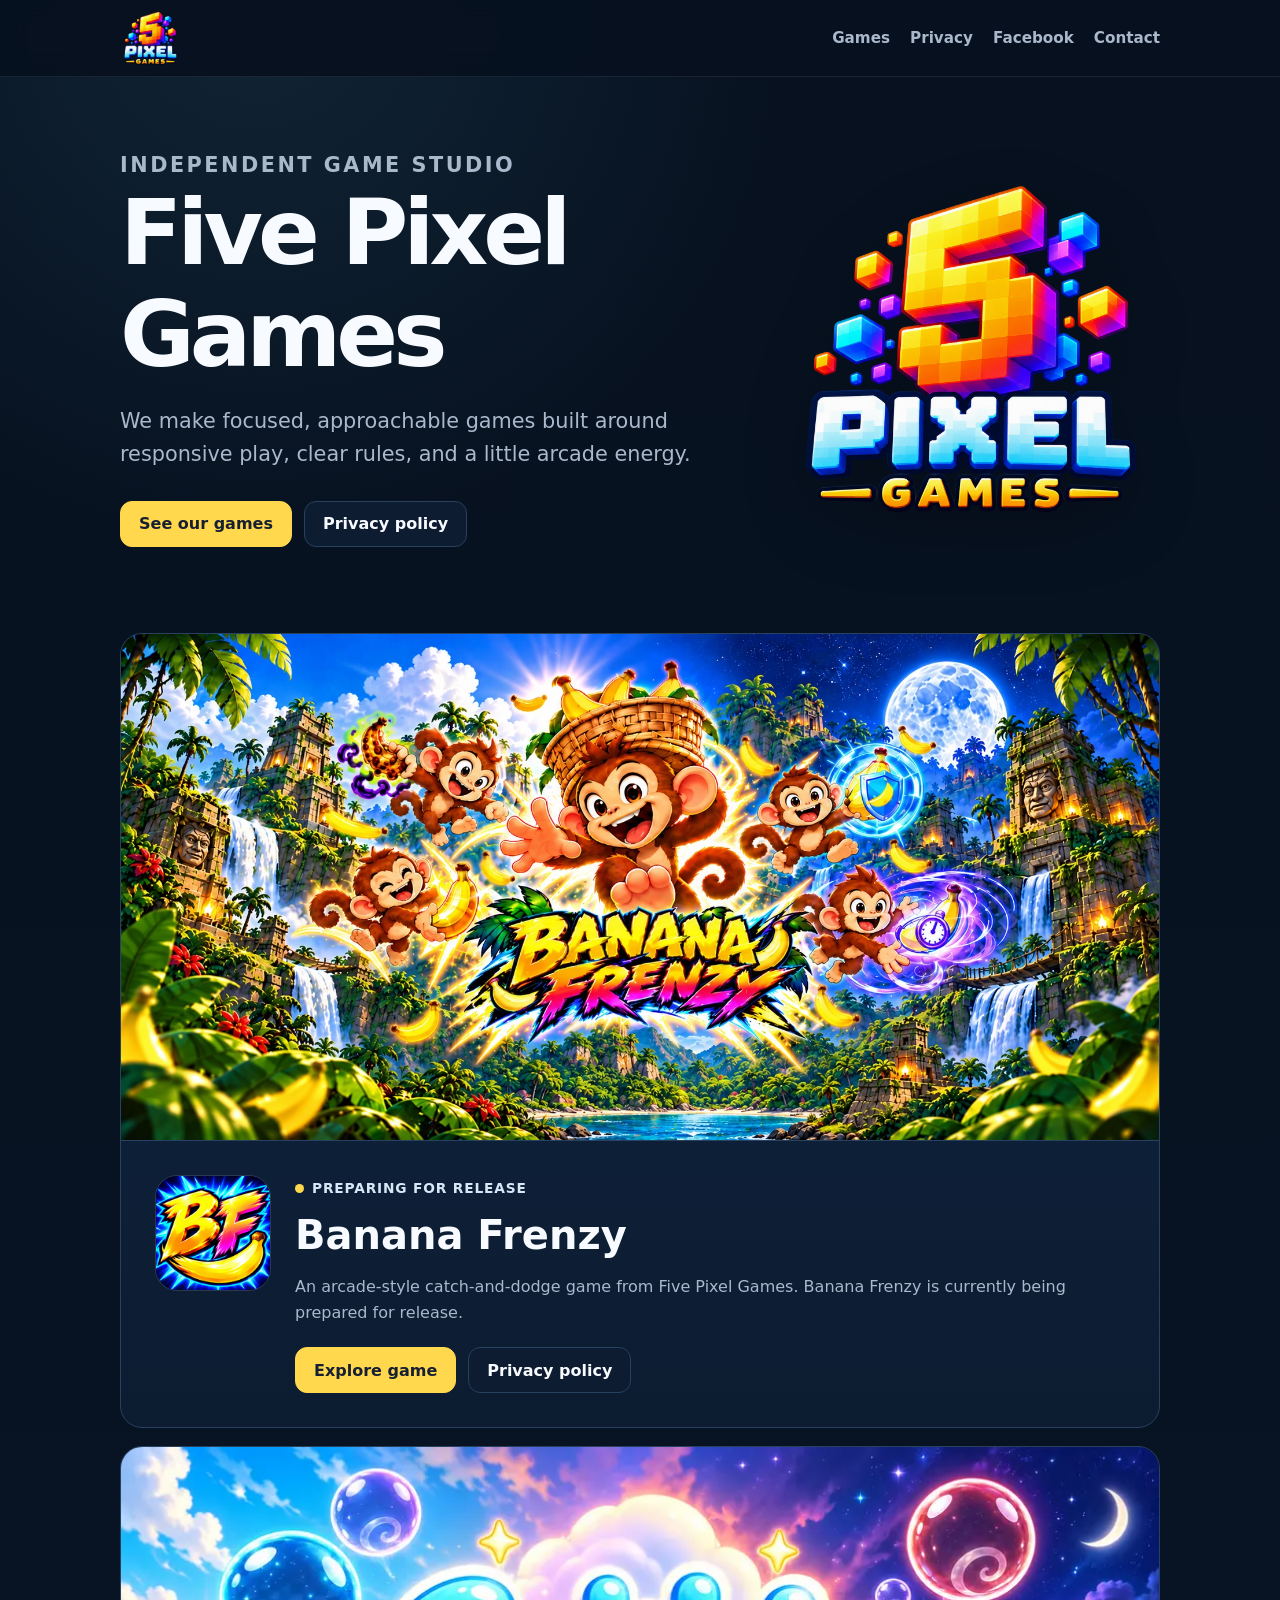
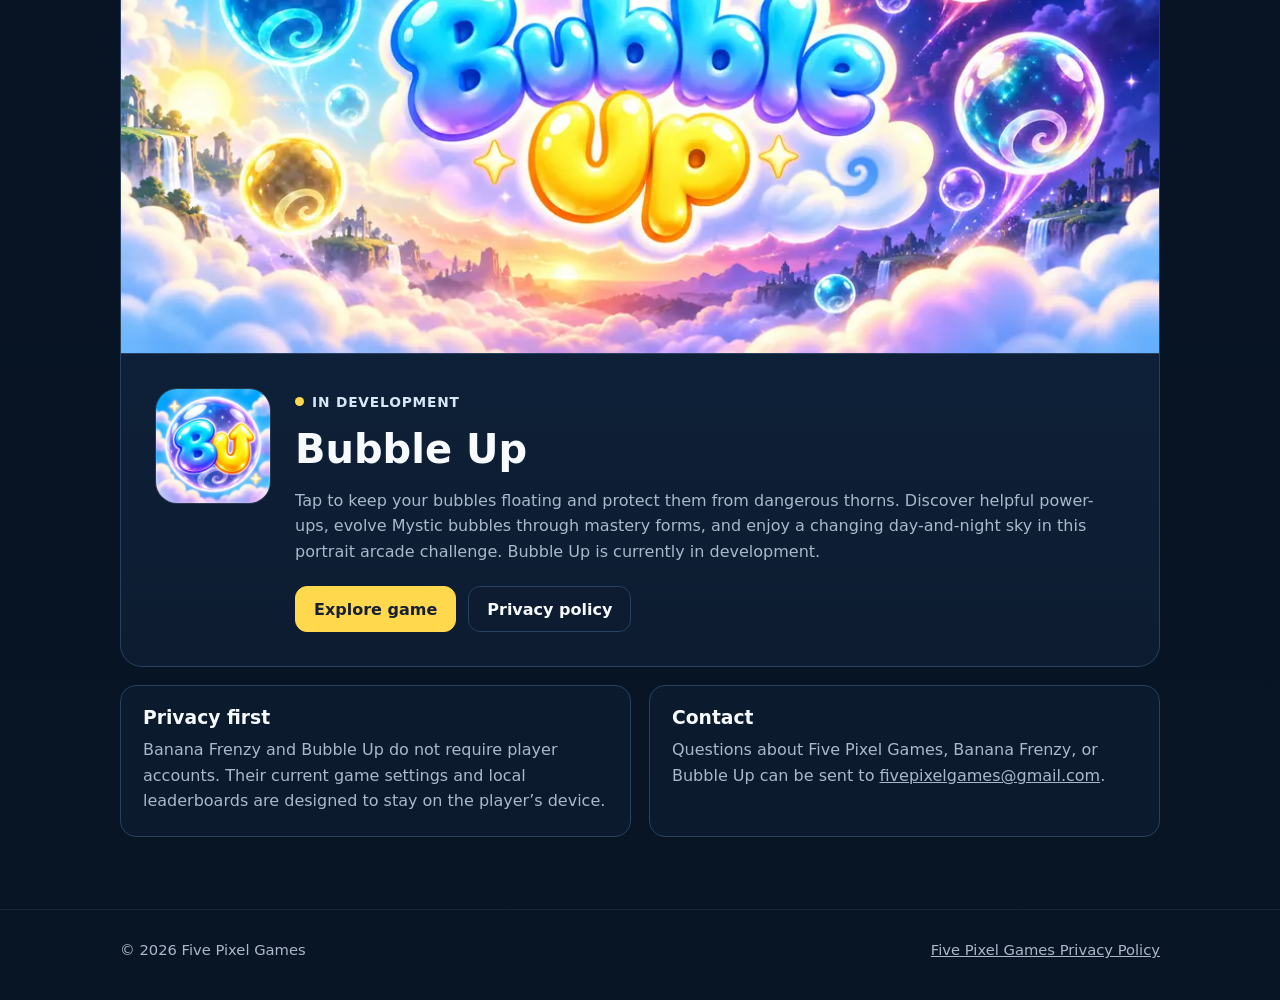
==== commit 1b176df5: "Point website privacy links to shared Five Pixel Games policy" ====
--- a/index.html
+++ b/index.html
@@ -68,7 +68,7 @@
               <p>Tap to keep your bubbles floating and protect them from dangerous thorns. Discover helpful power-ups, evolve Mystic bubbles through mastery forms, and enjoy a changing day-and-night sky in this portrait arcade challenge. Bubble Up is currently in development.</p>
               <div class="actions compact-actions">
                 <a class="button primary" href="bubble-up.html">Explore game</a>
-                <a class="button" href="bubble-up-privacy-policy.html">Privacy policy</a>
+                <a class="button" href="privacy-policy.html">Privacy policy</a>
               </div>
             </div>
           </div>
@@ -91,7 +91,7 @@
   <footer>
     <div class="wrap footer-row">
       <span>© 2026 Five Pixel Games</span>
-      <span><a href="privacy-policy.html">Banana Frenzy Privacy Policy</a> · <a href="bubble-up-privacy-policy.html">Bubble Up Privacy Policy</a></span>
+      <span><a href="privacy-policy.html">Five Pixel Games Privacy Policy</a></span>
     </div>
   </footer>
 </body>
